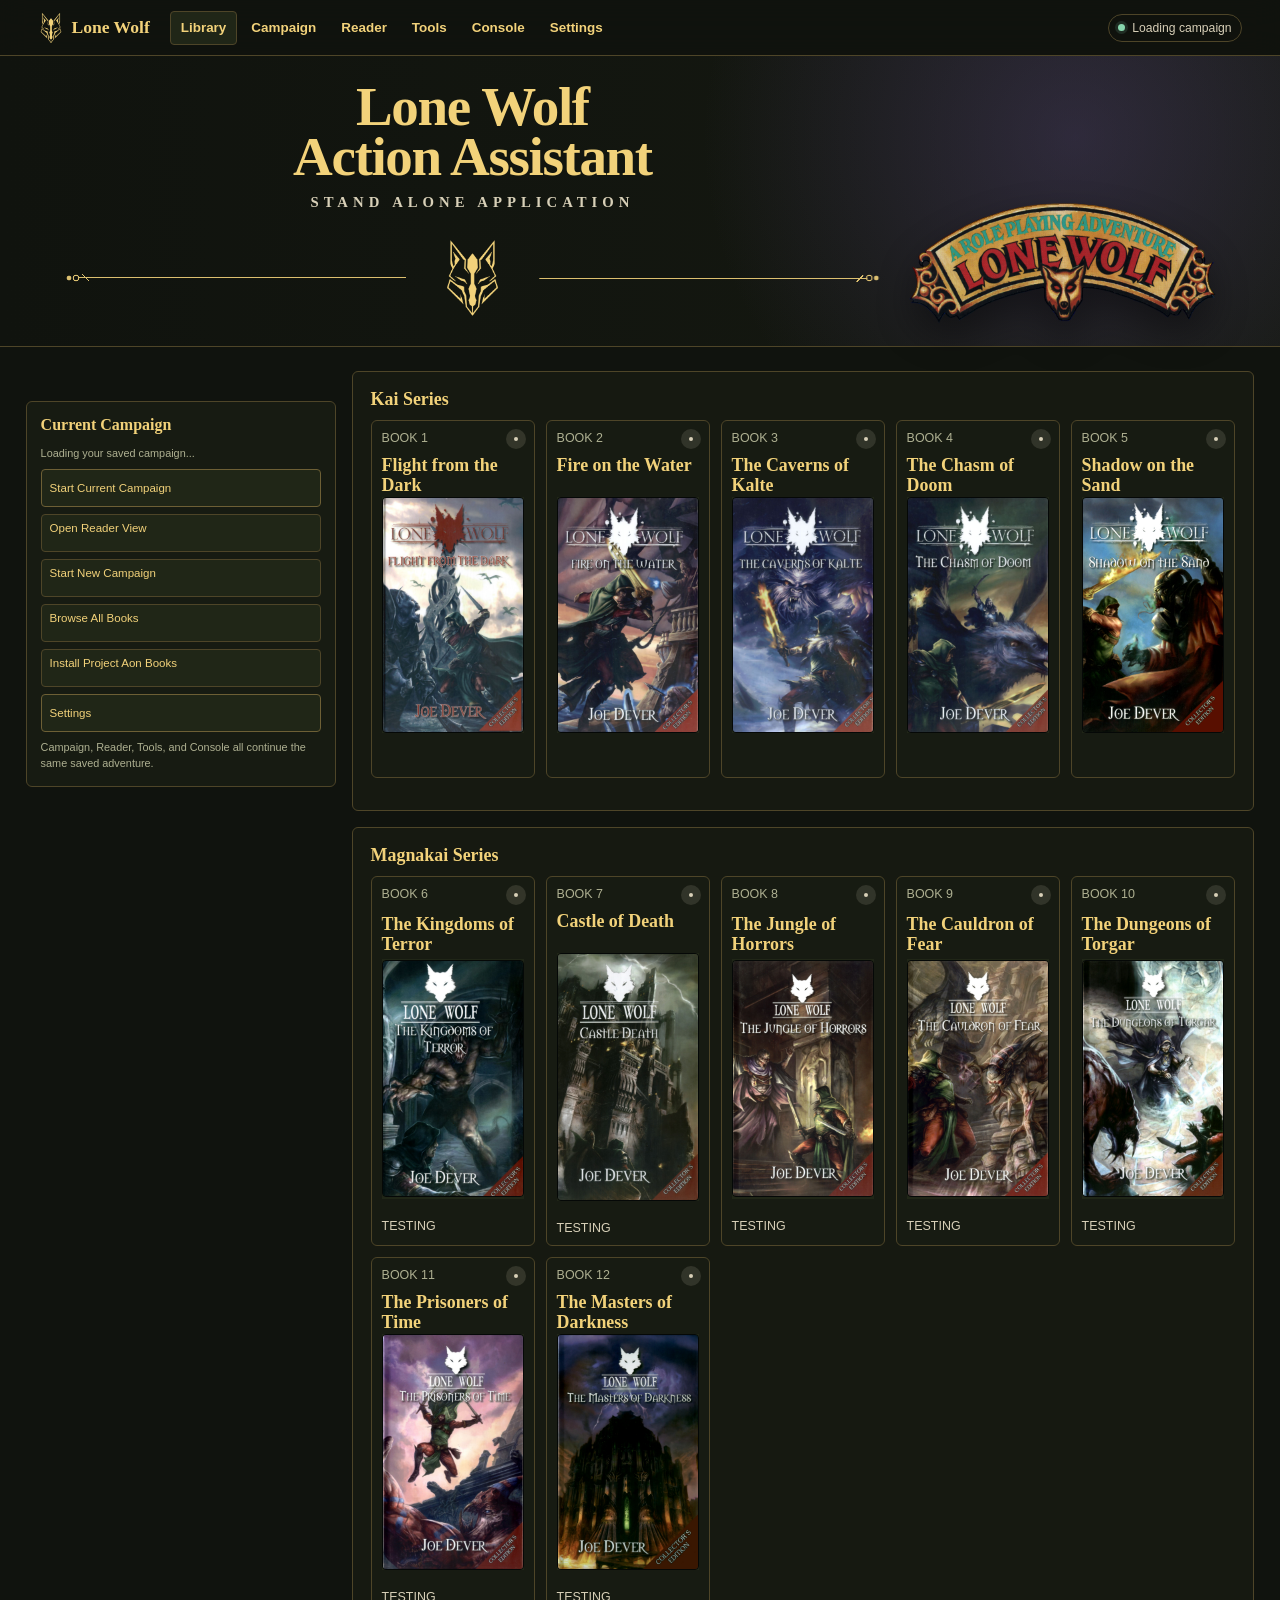
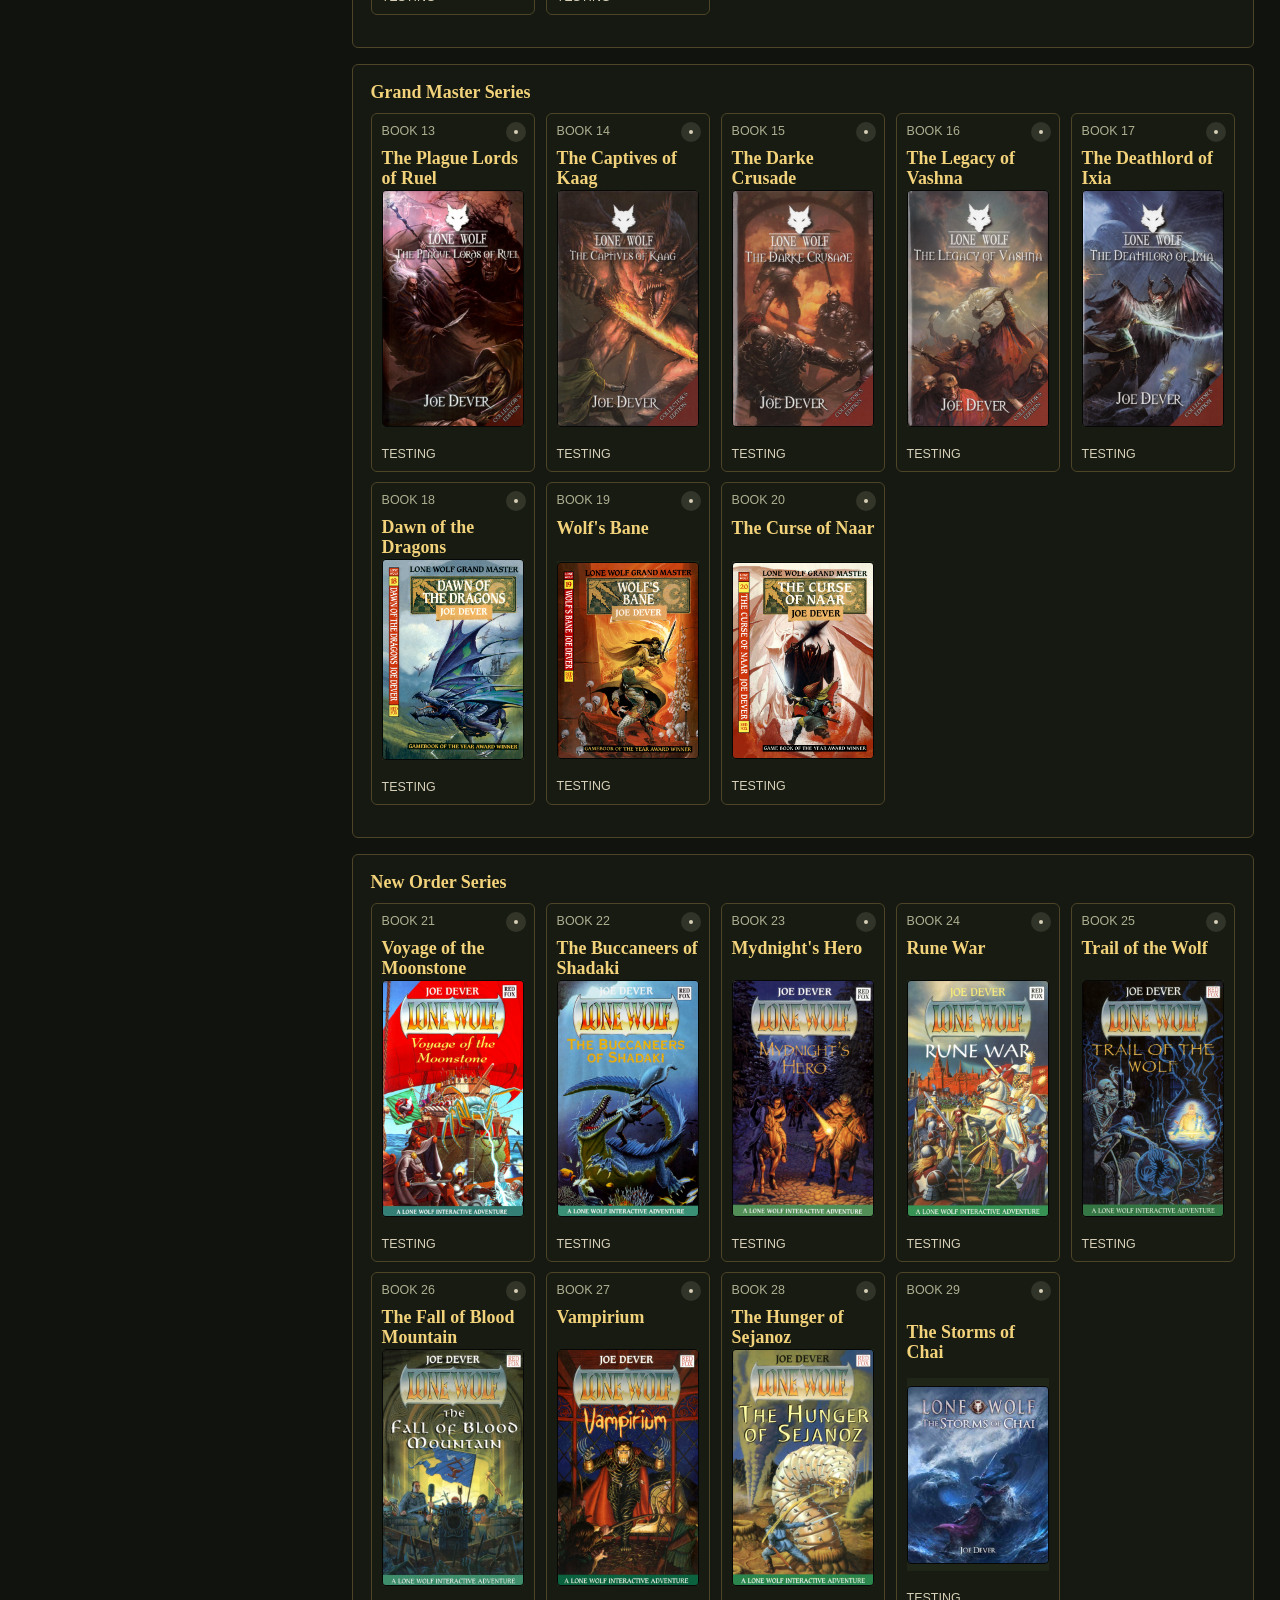
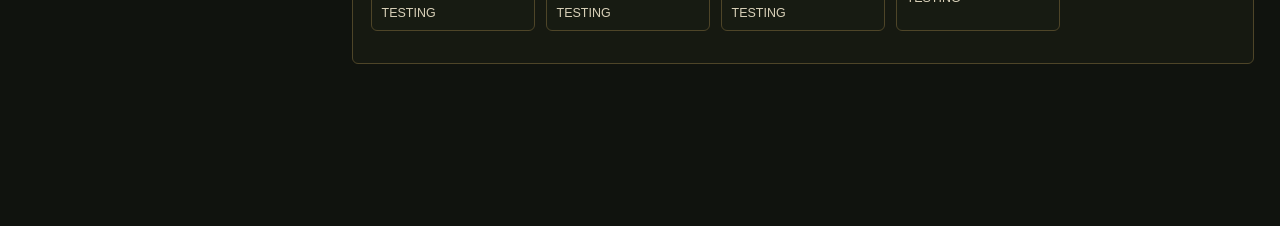
==== index.html @ e50179c3 "Establish unified UI redesign foundation" ====
<!DOCTYPE html>
<html lang="en">
<head>
  <meta charset="UTF-8">
  <meta name="viewport" content="width=device-width, initial-scale=1.0">
  <title>Lone Wolf Library</title>
  <script src="assets/js/lw-appearance-early.js"></script>
  <link rel="stylesheet" href="assets/css/lw-shell.css">
  <link rel="stylesheet" href="assets/css/lw-ui-foundation.css">
  <script defer src="assets/js/lw-shell.js"></script>
  <style>
    *, *::before, *::after { box-sizing: border-box; }
    body {
      margin: 0;
      min-height: 100vh;
      padding-bottom: clamp(28px, 4vh, 72px);
      background: var(--lw-bg, #12150f);
      color: var(--lw-text, #f0ead8);
      font-family: Georgia, "Times New Roman", serif;
    }
    header {
      min-height: 34vh;
      padding: 28px clamp(18px, 5vw, 72px);
      display: grid;
      align-content: end;
      background:
        radial-gradient(circle at 84% 28%, var(--lw-hero-glow, rgba(98, 78, 142, 0.34)), transparent 34%),
        linear-gradient(90deg, var(--lw-bg, rgba(18,21,15,0.98)) 0%, rgba(18,21,15,0.76) 58%, rgba(18,21,15,0.42) 100%),
        var(--lw-bg, #12150f);
      border-bottom: 1px solid var(--lw-border-strong, #7b6a3b);
    }
    .hero-inner {
      display: grid;
      grid-template-columns: minmax(0, 1fr) clamp(280px, 24vw, 620px);
      align-items: end;
      gap: 28px;
    }
    .saa-title-lockup {
      width: min(100%, 900px);
      margin-inline: auto;
      padding-bottom: clamp(2px, 0.45vw, 8px);
      text-align: center;
    }
    .series-mark {
      justify-self: end;
      width: min(100%, clamp(280px, 24vw, 620px));
      filter: drop-shadow(0 16px 18px rgba(0,0,0,0.42));
    }
    .series-mark img {
      display: block;
      width: 100%;
      height: auto;
    }
    .series-mark-text {
      display: none;
      color: #5b1d1d;
      font-weight: 700;
      font-size: 1.4rem;
      text-align: center;
      letter-spacing: 0.08em;
    }
    .series-mark.logo-missing img { display: none; }
    .series-mark.logo-missing .series-mark-text { display: block; }
    h1 {
      margin: 0;
      font-size: clamp(2.05rem, 4.3vw, 4.85rem);
      line-height: 0.9;
      letter-spacing: -0.025em;
      /* The runtime theme stylesheet colors header content with !important.
         Keep the divider, end accents, and SVG sigil on the chosen accent. */
      color: var(--lw-accent, #f2d27a) !important;
      font-weight: 600;
    }
    h1 span { display: block; }
    .subtitle {
      margin: clamp(12px, 1vw, 18px) 0 0;
      color: var(--lw-accent-2, #d1b865);
      font-size: clamp(0.78rem, 1.15vw, 1.2rem);
      font-variant: small-caps;
      font-weight: 700;
      letter-spacing: clamp(0.18em, 0.42vw, 0.34em);
      text-transform: uppercase;
    }
    .series-divider {
      display: grid;
      grid-template-columns: minmax(32px, 1fr) clamp(58px, 6.3vw, 96px) minmax(32px, 1fr);
      align-items: center;
      gap: clamp(9px, 1vw, 16px);
      width: min(100%, 820px);
      margin: clamp(22px, 2.1vw, 34px) auto 0;
      color: var(--lw-accent, #f2d27a);
    }
    .series-divider::before,
    .series-divider::after {
      content: '';
      height: 18px;
      background:
        radial-gradient(circle at 5px 50%, currentColor 0 2px, transparent 2.7px),
        radial-gradient(circle at 12px 50%, transparent 0 2px, currentColor 2.4px 3px, transparent 3.6px),
        linear-gradient(45deg, transparent 43%, currentColor 44% 56%, transparent 57%) 18px 50% / 7px 7px no-repeat,
        linear-gradient(currentColor, currentColor) center / calc(100% - 27px) 1px no-repeat;
      opacity: 0.9;
    }
    .series-divider::after { transform: scaleX(-1); }
    .series-emblem {
      display: block;
      width: 68%;
      aspect-ratio: 349 / 512;
      margin-inline: auto;
      background: currentColor;
      -webkit-mask: url('assets/images/series-sigil-wolf-mask.png') center / contain no-repeat;
      mask: url('assets/images/series-sigil-wolf-mask.png') center / contain no-repeat;
      filter: drop-shadow(0 4px 5px rgba(0, 0, 0, 0.38));
    }
    main {
      width: min(2240px, calc(100% - clamp(24px, 4vw, 96px)));
      margin: 24px auto 72px;
      display: grid;
      grid-template-columns: clamp(260px, 16vw, 340px) minmax(0, 1fr);
      gap: clamp(16px, 1.2vw, 28px);
      align-items: start;
    }
    .series-board {
      display: grid;
      gap: clamp(26px, 3vw, 46px);
      min-width: 0;
      padding-bottom: clamp(48px, 6vh, 110px);
    }
    .series-section {
      min-width: 0;
    }
    .series-heading {
      margin: 0 0 10px;
      color: var(--lw-accent, #f2d27a);
      font-size: clamp(1rem, 1.4vw, 1.45rem);
      line-height: 1.1;
    }
    .books {
      display: grid;
      grid-template-columns: repeat(var(--book-count, 5), minmax(132px, 1fr));
      gap: clamp(10px, 0.8vw, 16px);
      align-items: stretch;
      min-width: 0;
      overflow-x: auto;
      padding-bottom: 14px;
      scrollbar-gutter: stable;
    }
    .book {
      display: grid;
      grid-template-rows: auto auto auto auto;
      position: relative;
      min-width: 0;
      padding: clamp(10px, 0.7vw, 14px);
      border: 1px solid var(--lw-border, #5d5130);
      border-radius: 6px;
      background: var(--lw-panel, #1a1d14);
      color: inherit;
      text-decoration: none;
      overflow: hidden;
      cursor: default;
      transition: transform 150ms ease, border-color 150ms ease, background 150ms ease;
    }
    .book:hover, .reader-panel a:hover, .reader-panel button:hover { border-color: var(--lw-accent-2, #d1b865); color: var(--lw-accent, #ffe08a); }
    .book:hover {
      background: var(--lw-panel-2, #202417);
    }
    .book-details-button {
      position: absolute;
      top: 8px;
      right: 8px;
      width: 20px;
      min-width: 20px;
      height: 20px;
      min-height: 20px;
      padding: 0;
      appearance: none;
      border: 0;
      border-radius: 999px;
      background: color-mix(in srgb, var(--lw-muted-2, #d8d0b8) 14%, transparent);
      color: var(--lw-muted-2, #d8d0b8);
      display: grid;
      place-items: center;
      font-size: 0;
      line-height: 0;
      cursor: pointer;
      z-index: 2;
    }
    .book-details-button::before {
      content: "";
      width: 4px;
      height: 4px;
      border-radius: 999px;
      background: currentColor;
    }
    .book-details-button:hover {
      background: color-mix(in srgb, var(--lw-muted-2, #d8d0b8) 22%, transparent);
      color: var(--lw-text, #f0ead8);
    }
    .book-details-button:focus-visible {
      outline: 1px solid var(--lw-muted-2, #d8d0b8);
      outline-offset: 2px;
    }
    .book.disabled {
      cursor: default;
    }
    .book.disabled:hover {
      background: var(--lw-panel, #1a1d14);
      border-color: var(--lw-border, #5d5130);
      color: inherit;
    }
    .cover-button {
      display: block;
      width: 100%;
      margin: 0;
      padding: 0;
      appearance: none;
      border: 0;
      background: transparent;
      color: inherit;
      text-align: inherit;
      cursor: pointer;
    }
    .cover-button:focus-visible {
      outline: 2px solid var(--lw-accent, #f2d27a);
      outline-offset: 3px;
      border-radius: 6px;
    }
    .cover-button:hover .cover-frame,
    .cover-button:focus-visible .cover-frame {
      border-color: var(--lw-accent-2, #d1b865);
    }
    .cover-frame {
      display: grid;
      place-items: center;
      position: relative;
      min-height: 0;
      margin: 0;
      border: 1px solid #050807;
      border-radius: 4px;
      background: #050807;
      overflow: hidden;
    }
    .cover-frame img {
      display: block;
      width: 100%;
      height: auto;
      max-width: 100%;
      padding: 0;
      background: #050807;
      box-shadow: 0 14px 24px rgba(0,0,0,0.38);
    }
    .cover-frame.cover-missing::after {
      content: attr(data-fallback);
      padding: 16px;
      color: var(--lw-accent, #f2d27a);
      text-align: center;
      font-size: 1.12rem;
      line-height: 1.2;
    }
    .book strong {
      display: block;
      min-height: 2.35em;
      font-size: 1.12rem;
      line-height: 1.12;
      color: var(--lw-accent, #f2d27a);
    }
    .book-read-badge {
      display: none;
      position: absolute;
      top: 8px;
      left: 8px;
      z-index: 1;
      padding: 4px 9px;
      border: 1px solid var(--lw-accent-2, #d1b865);
      border-radius: 999px;
      color: var(--lw-accent, #f2d27a);
      background: color-mix(in srgb, #050807 88%, transparent);
      font: 700 0.68rem Arial, sans-serif;
      text-transform: uppercase;
      letter-spacing: 0.02em;
      pointer-events: none;
    }
    .book-read-badge.is-read {
      display: inline-block;
    }
    .book small {
      display: block;
      margin-bottom: 10px;
      color: var(--lw-muted, #a9a088);
      font: 0.78rem Arial, sans-serif;
      text-transform: uppercase;
    }
    .book-footer {
      margin-top: 10px;
      padding-top: 10px;
      color: var(--lw-muted-2, #d8d0b8);
      font: 0.78rem Arial, sans-serif;
      text-transform: uppercase;
    }
    .book-footer.spacer {
      color: transparent;
    }
    .reader-panel {
      border: 1px solid var(--lw-border, #5d5130);
      border-radius: 6px;
      background: var(--lw-panel, #1a1d14);
      padding: clamp(12px, 0.8vw, 16px);
      margin-top: clamp(27.6px, calc(1.54vw + 10px), 35.5px);
      min-width: 0;
    }
    .reader-panel h2 {
      margin: 0;
      font-size: clamp(1rem, 0.85vw, 1.2rem);
      line-height: 1.12;
      color: var(--lw-accent, #f2d27a);
    }
    .reader-body {
      display: grid;
      align-content: start;
      gap: clamp(8px, 0.55vw, 12px);
      margin-top: 12px;
    }
    .reader-actions {
      display: grid;
      gap: clamp(7px, 0.5vw, 10px);
    }
    .reader-panel a, .reader-panel button {
      display: block;
      width: 100%;
      padding: clamp(7px, 0.55vw, 10px) clamp(8px, 0.6vw, 12px);
      border: 1px solid var(--lw-border, #5d5130);
      border-radius: 4px;
      background: var(--lw-panel-2, #202417);
      color: var(--lw-text, #f0ead8);
      text-align: left;
      text-decoration: none;
      font: clamp(0.72rem, 0.6vw, 0.9rem) Arial, sans-serif;
      cursor: pointer;
    }
    .reader-panel .muted {
      margin: 0;
      color: var(--lw-muted, #a9a088);
      font: clamp(0.68rem, 0.56vw, 0.84rem) Arial, sans-serif;
      line-height: 1.45;
    }
    .book-modal {
      position: fixed;
      inset: 0;
      z-index: 30;
      display: grid;
      place-items: center;
      padding: clamp(16px, 3vw, 42px);
      background: rgba(0, 0, 0, 0.68);
    }
    .book-modal[hidden] {
      display: none;
    }
    .book-dialog {
      width: min(1080px, 100%);
      max-height: min(86vh, 860px);
      overflow: auto;
      border: 1px solid var(--lw-border-strong, #6d5f35);
      border-radius: 8px;
      background: var(--lw-bg-soft, #12160f);
      color: var(--lw-text, #f0ead8);
      box-shadow: 0 26px 70px rgba(0, 0, 0, 0.55);
    }
    .book-dialog-inner {
      display: grid;
      grid-template-columns: minmax(190px, 280px) minmax(0, 1fr);
      gap: clamp(18px, 3vw, 34px);
      padding: clamp(18px, 3vw, 34px);
    }
    .book-dialog-cover {
      display: grid;
      gap: 14px;
      align-content: start;
    }
    .book-dialog-cover img {
      width: 100%;
      border: 1px solid #050807;
      border-radius: 6px;
      background: #050807;
      box-shadow: 0 18px 34px rgba(0, 0, 0, 0.42);
    }
    .book-dialog-cover .fallback-cover {
      aspect-ratio: 2 / 3;
      display: grid;
      place-items: center;
      padding: 20px;
      border: 1px solid #050807;
      border-radius: 6px;
      background: #050807;
      color: var(--lw-accent, #f2d27a);
      text-align: center;
      font: 700 1.2rem Georgia, serif;
    }
    .book-dialog-actions {
      display: grid;
      gap: 10px;
    }
    .book-dialog-actions a,
    .book-dialog-actions button {
      display: block;
      width: 100%;
      padding: 10px 12px;
      border: 1px solid var(--lw-border-strong, #6d5f35);
      border-radius: 5px;
      background: var(--lw-panel-2, #202417);
      color: var(--lw-accent, #f2d27a);
      text-decoration: none;
      text-align: left;
      font: 0.92rem Arial, sans-serif;
      cursor: pointer;
    }
    .book-dialog-actions button.read-toggle {
      border-color: var(--lw-accent-2, #d1b865);
    }
    .book-dialog-main {
      min-width: 0;
    }
    .book-dialog-top {
      display: flex;
      align-items: start;
      justify-content: space-between;
      gap: 16px;
    }
    .book-kicker {
      color: var(--lw-muted-2, #d8d0b8);
      font: italic clamp(1rem, 1.4vw, 1.35rem) Georgia, serif;
    }
    .book-dialog h2 {
      margin: 2px 0 4px;
      color: var(--lw-accent, #f2d27a);
      font-size: clamp(2rem, 4vw, 3.4rem);
      line-height: 1;
    }
    .book-byline {
      margin: 0;
      color: var(--lw-muted-2, #d8d0b8);
      font-size: clamp(1rem, 1.3vw, 1.25rem);
    }
    .book-close-button {
      flex: 0 0 auto;
      width: 34px;
      height: 34px;
      border: 1px solid var(--lw-border-strong, #6d5f35);
      border-radius: 999px;
      background: var(--lw-panel-2, #202417);
      color: var(--lw-accent, #f2d27a);
      cursor: pointer;
    }
    .book-status-line {
      display: flex;
      flex-wrap: wrap;
      gap: 8px;
      margin: 18px 0;
    }
    .book-pill {
      border: 1px solid var(--lw-border, #5d5130);
      border-radius: 999px;
      padding: 5px 9px;
      background: var(--lw-panel, #1a1d14);
      color: var(--lw-muted-2, #d8d0b8);
      font: 0.82rem Arial, sans-serif;
    }
    .book-description {
      max-width: 78ch;
      color: var(--lw-text, #f0ead8);
      font: clamp(0.98rem, 1vw, 1.08rem)/1.55 Arial, sans-serif;
    }
    .book-tag-list {
      display: flex;
      flex-wrap: wrap;
      gap: 8px;
      margin: 18px 0;
    }
    .book-tag {
      color: var(--lw-accent, #f2d27a);
      border-bottom: 1px solid var(--lw-accent-2, #d1b865);
      font: 0.92rem Arial, sans-serif;
    }
    .book-detail-grid {
      display: grid;
      grid-template-columns: repeat(auto-fit, minmax(170px, 1fr));
      gap: 10px 16px;
      margin-top: 22px;
      padding-top: 18px;
      border-top: 1px solid var(--lw-border, #5d5130);
    }
    .book-detail-grid dt {
      color: var(--lw-muted, #a9a088);
      font: 0.78rem Arial, sans-serif;
      text-transform: uppercase;
    }
    .book-detail-grid dd {
      margin: 3px 0 0;
      color: var(--lw-text, #f0ead8);
      font: 0.96rem Arial, sans-serif;
    }
    @media (max-width: 820px) {
      header { min-height: 30vh; background-size: 560px auto; }
      .hero-inner { grid-template-columns: 1fr; }
      .series-mark { justify-self: start; width: min(100%, clamp(240px, 62vw, 360px)); }
      main { grid-template-columns: 1fr; }
      .reader-panel { margin-top: 0; }
      .books { grid-template-columns: repeat(var(--book-count, 5), minmax(148px, 1fr)); }
      .book-dialog-inner { grid-template-columns: 1fr; }
      .book-dialog-cover { max-width: 260px; }
    }
  </style>
</head>
<body>
  <header>
    <div class="hero-inner">
      <div class="saa-title-lockup">
        <h1><span>Lone Wolf</span><span>Action Assistant</span></h1>
        <p class="subtitle">Stand Alone Application</p>
        <div class="series-divider" id="seriesDivider" data-series="kai" role="img" aria-label="Kai series emblem">
          <span class="series-emblem" aria-hidden="true"></span>
        </div>
      </div>
      <div class="series-mark" aria-label="Lone Wolf series mark">
        <img
          src="assets/images/title-banners/title1.png"
          alt="Lone Wolf"
          data-lw-title-banner
          onerror="this.closest('.series-mark').classList.add('logo-missing')"
        >
        <span class="series-mark-text">Lone Wolf</span>
      </div>
      <script>window.LoneWolfReduxEarlyAppearance?.applyDocument();</script>
    </div>
  </header>

  <main>
    <aside class="reader-panel" aria-label="Current campaign">
      <h2>Current Campaign</h2>
      <div class="reader-body">
        <p class="muted" id="currentCampaignSummary">Loading your saved campaign...</p>
        <div class="reader-actions">
          <button id="currentBtn" type="button">Start Current Campaign</button>
          <a href="assistant.html?surface=reader&amp;resume=1">Open Reader View</a>
          <a href="assistant.html?campaign=new&amp;book=1">Start New Campaign</a>
          <a href="library.html">Browse All Books</a>
          <a href="install-books.html">Install Project Aon Books</a>
          <button id="settingsBtn" type="button">Settings</button>
        </div>
        <p class="muted">Campaign, Reader, Tools, and Console all continue the same saved adventure.</p>
      </div>
    </aside>
    <section class="series-board" aria-label="Lone Wolf books">
      <section class="series-section" aria-labelledby="kaiSeriesHeading">
        <h2 class="series-heading" id="kaiSeriesHeading">Kai Series</h2>
        <div class="books" id="kaiBooks"></div>
      </section>
      <section class="series-section" aria-labelledby="magnakaiSeriesHeading">
        <h2 class="series-heading" id="magnakaiSeriesHeading">Magnakai Series</h2>
        <div class="books" id="magnakaiBooks"></div>
      </section>
      <section class="series-section" aria-labelledby="grandMasterSeriesHeading">
        <h2 class="series-heading" id="grandMasterSeriesHeading">Grand Master Series</h2>
        <div class="books" id="grandMasterBooks"></div>
      </section>
      <section class="series-section" aria-labelledby="newOrderSeriesHeading">
        <h2 class="series-heading" id="newOrderSeriesHeading">New Order Series</h2>
        <div class="books" id="newOrderBooks"></div>
      </section>
    </section>
  </main>

  <div class="settings-modal" id="settingsModal" hidden>
    <section class="settings-dialog" aria-label="Settings">
      <div class="controls">
        <h2 style="margin-right:auto">Settings</h2>
        <button type="button" id="closeSettingsBtn">Close</button>
      </div>
      <div id="settingsContent"></div>
    </section>
  </div>

  <div class="book-modal" id="bookDetailsModal" hidden>
    <section class="book-dialog" aria-label="Book details" role="dialog" aria-modal="true">
      <div class="book-dialog-inner" id="bookDetailsContent"></div>
    </section>
  </div>

  <script src="assets/js/lw-settings.js"></script>
  <script>
    const desktopParams = new URLSearchParams(window.location.search);
    const desktopWsPort = desktopParams.get('wsPort');
    if (desktopWsPort) {
      localStorage.setItem('lonewolf_redux.wsPort', desktopWsPort);
    }
    // The desktop shell reports the live PTY backend so the embedded xterm can
    // match its cursor/reflow rules (WinPTY when frozen, ConPTY from source).
    const desktopPtyBackend = desktopParams.get('ptyBackend');
    if (desktopPtyBackend) {
      localStorage.setItem('lonewolf_redux.ptyBackend', desktopPtyBackend);
    }

    const loreLines = [
      'Carry the message to Holmgard, trust your Kai training, and let no turn of the page go unmarked.',
      'You are now Lone Wolf.',
      'The Sommerswerd waits across the sea.',
      'Kalte keeps its secrets under ice.',
      'The desert road has its own opinion about preparation.',
      'For Sommerlund, for the Kai, and for one more clean page turn.',
      'When the road forks, check the pack, check the map, then trust the discipline.'
    ];

    const coverBase = 'assets/images/book-covers';
    const coverUrl = (fileName) => fileName ? `${coverBase}/${fileName}` : '';
    const comingBook = (number, title, folder, sections, coverFile) => ({
      number,
      title,
      folder,
      sections,
      cover: coverUrl(coverFile),
      enabled: false,
      footer: 'Coming'
    });
    const testingBook = (number, title, folder, sections, coverFile) => ({
      number,
      title,
      folder,
      sections,
      cover: coverUrl(coverFile),
      testing: true,
      footer: 'Testing'
    });

    const seriesNames = {
      kai: 'Kai Series',
      magnakai: 'Magnakai Series',
      grandMaster: 'Grand Master Series',
      newOrder: 'New Order Series'
    };

    const bookDetails = {
      1: {
        series: 'kai',
        authors: 'Joe Dever',
        illustrator: 'Gary Chalk',
        published: '1984',
        status: 'Playable release candidate',
        summary: 'The monastery lies in ruins and Sommerlund has one surviving Kai initiate left to carry warning to the King. Flight from the Dark is the survival run that starts the saga: harsh roads, tight supplies, and a first lesson in choosing when to fight.',
        tags: ['Fantasy', 'Gamebook', 'Kai', 'Sommerlund', 'Survival']
      },
      2: {
        series: 'kai',
        authors: 'Joe Dever',
        illustrator: 'Gary Chalk',
        published: '1984',
        status: 'Playable helper build',
        summary: 'The quest crosses the sea to Durenor in search of the Sommerswerd. Fire on the Water leans into travel, intrigue, and the first big campaign handoff from a surviving Book 1 character.',
        tags: ['Fantasy', 'Gamebook', 'Durenor', 'Sommerswerd', 'Campaign']
      },
      3: {
        series: 'kai',
        authors: 'Joe Dever',
        illustrator: 'Gary Chalk',
        published: '1984',
        status: 'Playable helper build',
        summary: 'The trail turns north into Kalte, where cold, hunger, and sudden violence make every route choice matter. This book is where the assistant starts tracking more edge-case rolls, mission failures, and gear finds.',
        tags: ['Fantasy', 'Gamebook', 'Kalte', 'Exploration', 'Survival']
      },
      4: {
        series: 'kai',
        authors: 'Joe Dever',
        illustrator: 'Gary Chalk',
        published: '1985',
        status: 'Playable helper build',
        summary: 'A mission through the wild borderlands pulls Lone Wolf toward a civil war, hidden enemies, and the uneasy feeling that every road is somebody else’s trap.',
        tags: ['Fantasy', 'Gamebook', 'Ruanon', 'Investigation', 'Kai']
      },
      5: {
        series: 'kai',
        authors: 'Joe Dever',
        illustrator: 'Gary Chalk',
        published: '1985',
        status: 'Playable helper build',
        summary: 'The Kai series closes under desert heat and Darklord pressure. Shadow on the Sand is a major rules and story handoff book, with campaign carry-forward choices that matter later.',
        tags: ['Fantasy', 'Gamebook', 'Vassagonia', 'Darklords', 'Kai Finale']
      },
      6: {
        series: 'magnakai',
        authors: 'Joe Dever',
        illustrator: 'Various illustrators',
        published: '1986',
        status: 'Playable testing build',
        summary: 'Lone Wolf begins Magnakai training while investigating a new Darklord threat. Book 6 is available for reader and assistant testing, including the Book 5 campaign handoff, Magnakai disciplines, equipment issue, and Book 6 rules.',
        tags: ['Fantasy', 'Gamebook', 'Magnakai', 'Testing', 'Campaign Handoff']
      },
      7: {
        series: 'magnakai',
        authors: 'Joe Dever',
        illustrator: 'Various illustrators',
        published: '1986',
        status: 'Playable testing build',
        summary: 'The Magnakai journey continues into the haunted stronghold of Nadziranim. Book 7 is available for reader and assistant testing, including its Book 6 handoff, new discipline choice, equipment issue, and section automation.',
        tags: ['Fantasy', 'Gamebook', 'Magnakai', 'Testing', 'Campaign Handoff']
      },
      8: {
        series: 'magnakai',
        authors: 'Joe Dever',
        illustrator: 'Various illustrators',
        published: '1987',
        status: 'Playable testing build',
        summary: 'The Magnakai quest reaches the Danarg underworld. Book 8 is available for reader and assistant testing, including the Book 7 handoff, new discipline choice, equipment issue, and reviewed mandatory section effects.',
        tags: ['Fantasy', 'Gamebook', 'Magnakai', 'Testing', 'Campaign Handoff']
      },
      9: {
        series: 'magnakai', authors: 'Joe Dever', illustrator: 'Brian Williams', published: '1987',
        status: 'Internal testing build',
        summary: 'The quest begins in Dessi. Book 9 supports fresh setup, Book 8 continuation, reader navigation, saves, inventory, and manual tools while section automation is expanded.',
        tags: ['Fantasy', 'Gamebook', 'Magnakai', 'Internal Testing']
      },
      10: {
        series: 'magnakai', authors: 'Joe Dever', illustrator: 'Brian Williams', published: '1988',
        status: 'Internal testing build',
        summary: 'Book 10 supports fresh setup, Book 9 continuation, reader navigation, saves, inventory, and manual tools while section automation is expanded.',
        tags: ['Fantasy', 'Gamebook', 'Magnakai', 'Internal Testing']
      },
      11: {
        series: 'magnakai', authors: 'Joe Dever', illustrator: 'Brian Williams', published: '1988',
        status: 'Internal testing build',
        summary: 'Book 11 supports its standalone Eruan Pathfinder setup and Book 10 continuation, including retained campaign equipment and manual testing tools.',
        tags: ['Fantasy', 'Gamebook', 'Magnakai', 'Internal Testing']
      },
      12: {
        series: 'magnakai', authors: 'Joe Dever', illustrator: 'Brian Williams', published: '1988',
        status: 'Internal testing build',
        summary: 'Book 12 supports fresh setup, Book 11 continuation, reader navigation, saves, inventory, and manual tools while section automation is expanded.',
        tags: ['Fantasy', 'Gamebook', 'Magnakai', 'Internal Testing']
      },
      13: {
        series: 'grandMaster', authors: 'Joe Dever', illustrator: 'Brian Williams', published: '1990',
        status: 'Internal testing build',
        summary: 'The Grand Master series begins with a mission to Ruel. Book 13 supports standalone Grand Master setup, Book 12 continuation, the expanded Action Chart, and source-led route testing.',
        tags: ['Fantasy', 'Gamebook', 'Grand Master', 'Internal Testing']
      },
      14: { series: 'grandMaster', authors: 'Joe Dever', illustrator: 'Brian Williams', published: '1990', status: 'Internal testing build', summary: 'Book 14 supports Grand Master continuation, reader navigation, saves, and source-led route testing.', tags: ['Fantasy', 'Gamebook', 'Grand Master', 'Internal Testing'] },
      15: { series: 'grandMaster', authors: 'Joe Dever', illustrator: 'Brian Williams', published: '1991', status: 'Internal testing build', summary: 'Book 15 supports Grand Master continuation, reader navigation, saves, and source-led route testing.', tags: ['Fantasy', 'Gamebook', 'Grand Master', 'Internal Testing'] },
      16: { series: 'grandMaster', authors: 'Joe Dever', illustrator: 'Brian Williams', published: '1991', status: 'Internal testing build', summary: 'Book 16 supports Grand Master continuation, reader navigation, saves, and source-led route testing.', tags: ['Fantasy', 'Gamebook', 'Grand Master', 'Internal Testing'] },
      17: { series: 'grandMaster', authors: 'Joe Dever', illustrator: 'Brian Williams', published: '1992', status: 'Internal testing build', summary: 'Book 17 supports Grand Master continuation, reader navigation, saves, and source-led route testing.', tags: ['Fantasy', 'Gamebook', 'Grand Master', 'Internal Testing'] },
      18: { series: 'grandMaster', authors: 'Joe Dever', illustrator: 'Brian Williams', published: '1992', status: 'Internal testing build', summary: 'Book 18 supports Grand Master continuation, reader navigation, saves, and source-led route testing.', tags: ['Fantasy', 'Gamebook', 'Grand Master', 'Internal Testing'] },
      19: { series: 'grandMaster', authors: 'Joe Dever', illustrator: 'Brian Williams', published: '1993', status: 'Internal testing build', summary: 'Book 19 supports Grand Master continuation, reader navigation, saves, and source-led route testing.', tags: ['Fantasy', 'Gamebook', 'Grand Master', 'Internal Testing'] },
      20: { series: 'grandMaster', authors: 'Joe Dever', illustrator: 'Brian Williams', published: '1993', status: 'Internal testing build', summary: 'Book 20 supports Grand Master continuation, reader navigation, saves, and source-led route testing.', tags: ['Fantasy', 'Gamebook', 'Grand Master', 'Internal Testing'] },
      21: { series: 'newOrder', authors: 'Joe Dever and Trevor Newton', illustrator: 'Trevor Newton', published: '1994', status: 'Internal testing build', summary: 'Book 21 supports a standalone New Order Kai Grand Master Action Chart, Kai Weapon, reader navigation, saves, and source-led route testing.', tags: ['Fantasy', 'Gamebook', 'New Order', 'Internal Testing'] },
      22: { series: 'newOrder', authors: 'Joe Dever', illustrator: 'Brian Williams', published: '1994', status: 'Internal testing build', summary: 'Book 22 supports New Order continuation, reader navigation, saves, and source-led route testing.', tags: ['Fantasy', 'Gamebook', 'New Order', 'Internal Testing'] },
      23: { series: 'newOrder', authors: 'Joe Dever', illustrator: 'Brian Williams', published: '1995', status: 'Internal testing build', summary: 'Book 23 supports New Order continuation, reader navigation, saves, and source-led route testing.', tags: ['Fantasy', 'Gamebook', 'New Order', 'Internal Testing'] },
      24: { series: 'newOrder', authors: 'Joe Dever', illustrator: 'Brian Williams', published: '1995', status: 'Internal testing build', summary: 'Book 24 supports New Order continuation, reader navigation, saves, and source-led route testing.', tags: ['Fantasy', 'Gamebook', 'New Order', 'Internal Testing'] },
      25: { series: 'newOrder', authors: 'Joe Dever', illustrator: 'Brian Williams', published: '1996', status: 'Internal testing build', summary: 'Book 25 supports New Order continuation, reader navigation, saves, and source-led route testing.', tags: ['Fantasy', 'Gamebook', 'New Order', 'Internal Testing'] },
      26: { series: 'newOrder', authors: 'Joe Dever', illustrator: 'Brian Williams', published: '1997', status: 'Internal testing build', summary: 'Book 26 supports New Order continuation, reader navigation, saves, and source-led route testing.', tags: ['Fantasy', 'Gamebook', 'New Order', 'Internal Testing'] },
      27: { series: 'newOrder', authors: 'Joe Dever', illustrator: 'Brian Williams', published: '1997', status: 'Internal testing build', summary: 'Book 27 supports New Order continuation, reader navigation, saves, and source-led route testing.', tags: ['Fantasy', 'Gamebook', 'New Order', 'Internal Testing'] },
      28: { series: 'newOrder', authors: 'Joe Dever', illustrator: 'Brian Williams', published: '1998', status: 'Internal testing build', summary: 'Book 28 supports New Order continuation, reader navigation, saves, and source-led route testing. Its source edition has 300 sections.', tags: ['Fantasy', 'Gamebook', 'New Order', 'Internal Testing'] },
      29: { series: 'newOrder', authors: 'Joe Dever', illustrator: 'Brian Williams', published: '1998', status: 'Internal testing build', summary: 'Book 29 supports New Order continuation, reader navigation, saves, and source-led route testing.', tags: ['Fantasy', 'Gamebook', 'New Order', 'Internal Testing'] },
      default: {
        authors: 'Joe Dever',
        illustrator: 'Various illustrators',
        published: 'Project Aon edition',
        status: 'Coming',
        summary: 'This book is installed locally and waiting for its full onboarding pass. The cover and source files are here; the assistant will need rules scanning, automation review, testing, and player-facing polish before it becomes playable.',
        tags: ['Fantasy', 'Gamebook', 'Installed', 'Coming']
      }
    };

    const kaiBooks = [
      {
        number: 1,
        title: 'Flight from the Dark',
        folder: '01fftd',
        sections: 350,
        cover: coverUrl('lw01.jpg'),
        footer: '&nbsp;&nbsp;',
        footerSpacer: true
      },
      {
        number: 2,
        title: 'Fire on the Water',
        folder: '02fotw',
        sections: 350,
        cover: coverUrl('lw02.jpg'),
        footer: '&nbsp;&nbsp;',
        footerSpacer: true
      },
      {
        number: 3,
        title: 'The Caverns of Kalte',
        folder: '03tcok',
        sections: 350,
        cover: coverUrl('lw03.jpg'),
        footer: '&nbsp;&nbsp;',
        footerSpacer: true
      },
      {
        number: 4,
        title: 'The Chasm of Doom',
        folder: '04tcod',
        sections: 350,
        cover: coverUrl('lw04.jpg'),
        footer: '&nbsp;&nbsp;',
        footerSpacer: true
      },
      {
        number: 5,
        title: 'Shadow on the Sand',
        folder: '05sots',
        sections: 400,
        cover: coverUrl('lw05.jpg'),
        footer: '&nbsp;&nbsp;',
        footerSpacer: true
      }
    ];

    const magnakaiBooks = [
      testingBook(6, 'The Kingdoms of Terror', '06tkot', 350, 'lw06.jpg'),
      testingBook(7, 'Castle of Death', '07cd', 350, 'lw07.jpg'),
      testingBook(8, 'The Jungle of Horrors', '08tjoh', 350, 'lw08.jpg'),
      testingBook(9, 'The Cauldron of Fear', '09tcof', 350, 'lw09.jpg'),
      testingBook(10, 'The Dungeons of Torgar', '10tdot', 350, 'lw10.jpg'),
      testingBook(11, 'The Prisoners of Time', '11tpot', 350, 'lw11.jpg'),
      testingBook(12, 'The Masters of Darkness', '12tmod', 350, 'lw12.jpg')
    ];

    const grandMasterBooks = [
      testingBook(13, 'The Plague Lords of Ruel', '13tplor', 350, 'lw13.jpg'),
      testingBook(14, 'The Captives of Kaag', '14tcok', 350, 'lw14.jpg'),
      testingBook(15, 'The Darke Crusade', '15tdc', 350, 'lw15.jpg'),
      testingBook(16, 'The Legacy of Vashna', '16tlov', 350, 'lw16.jpg'),
      testingBook(17, 'The Deathlord of Ixia', '17tdoi', 350, 'lw17.jpg'),
      testingBook(18, 'Dawn of the Dragons', '18dotd', 350, 'lw18.jpg'),
      testingBook(19, "Wolf's Bane", '19wb', 350, 'lw19.jpg'),
      testingBook(20, 'The Curse of Naar', '20tcon', 350, 'lw20.jpg')
    ];

    const newOrderBooks = [
      testingBook(21, 'Voyage of the Moonstone', '21votm', 350, 'lw21.jpg'),
      testingBook(22, 'The Buccaneers of Shadaki', '22tbos', 350, 'lw22.jpg'),
      testingBook(23, "Mydnight's Hero", '23mh', 350, 'lw23.jpg'),
      testingBook(24, 'Rune War', '24rw', 350, 'lw24.jpg'),
      testingBook(25, 'Trail of the Wolf', '25totw', 350, 'lw25.jpg'),
      testingBook(26, 'The Fall of Blood Mountain', '26tfobm', 350, 'lw26.jpg'),
      testingBook(27, 'Vampirium', '27v', 350, 'lw27.jpg'),
      testingBook(28, 'The Hunger of Sejanoz', '28thos', 300, 'lw28.jpg'),
      testingBook(29, 'The Storms of Chai', '29tsoc', 350, 'lw29.jpg')
    ];

    const books = [...kaiBooks, ...magnakaiBooks, ...grandMasterBooks, ...newOrderBooks];
    const allBookCards = [...kaiBooks, ...magnakaiBooks, ...grandMasterBooks, ...newOrderBooks];
    const bookByNumber = new Map(allBookCards.map((book) => [book.number, book]));
    const readBooksStorageKey = 'lonewolf_redux.library.readBooks.v1';

    const quoteEl = document.getElementById('loreQuote');
    if (quoteEl) quoteEl.textContent = loreLines[Math.floor(Math.random() * loreLines.length)];

    const settingsApi = window.LoneWolfReduxSettings;
    let homeSettings = settingsApi.apply(settingsApi.readLocal());
    settingsApi.syncFromRemote().then((settings) => {
      homeSettings = settings;
      renderSettingsContent();
    });

    function readBookReadList() {
      try {
        const parsed = JSON.parse(localStorage.getItem(readBooksStorageKey) || '[]');
        return new Set(Array.isArray(parsed) ? parsed.map((item) => Number(item)).filter(Number.isFinite) : []);
      } catch {
        return new Set();
      }
    }

    let readBooks = readBookReadList();

    function writeBookReadList() {
      localStorage.setItem(readBooksStorageKey, JSON.stringify([...readBooks].sort((a, b) => a - b)));
    }

    function isBookRead(bookNumber) {
      return readBooks.has(Number(bookNumber));
    }

    function syncBookReadStatus(bookNumber) {
      const number = Number(bookNumber);
      const read = isBookRead(number);
      document.querySelectorAll(`[data-book-read-badge="${number}"]`).forEach((badge) => {
        badge.classList.toggle('is-read', read);
        badge.setAttribute('aria-hidden', read ? 'false' : 'true');
      });
      document.querySelectorAll(`[data-book-read-status="${number}"]`).forEach((status) => {
        status.textContent = read ? 'Read' : 'Unread';
      });
      document.querySelectorAll(`[data-book-read-toggle="${number}"]`).forEach((button) => {
        button.textContent = read ? 'Mark as Unread' : 'Mark as Read';
        button.setAttribute('aria-pressed', read ? 'true' : 'false');
      });
    }

    function setBookRead(bookNumber, read) {
      const number = Number(bookNumber);
      if (!Number.isFinite(number)) return;
      readBooks = readBookReadList();
      if (read) {
        readBooks.add(number);
      } else {
        readBooks.delete(number);
      }
      writeBookReadList();
      syncBookReadStatus(number);
    }

    function renderBookCard(book) {
      const card = document.createElement('article');
      card.className = `book${book.enabled === false ? ' disabled' : ''}`;
      card.dataset.bookNumber = book.number;
      if (book.enabled === false) {
        card.setAttribute('aria-disabled', 'true');
      }
      card.innerHTML = `
        <button type="button" class="book-details-button" data-book-details="${book.number}" aria-label="Details for ${escapeHtml(book.title)}" title="Book details"></button>
        <small>Book ${book.number}</small>
        <strong>${book.title}</strong>
        <button type="button" class="cover-button" data-book-details="${book.number}" aria-label="Details for ${escapeHtml(book.title)}">
          <span class="cover-frame ${book.cover ? '' : 'cover-missing'}" data-fallback="Book ${book.number}: ${book.title}">
            <span class="book-read-badge ${isBookRead(book.number) ? 'is-read' : ''}" data-book-read-badge="${book.number}" aria-hidden="${isBookRead(book.number) ? 'false' : 'true'}">Read</span>
            ${book.cover ? `<img
                src="${book.cover}"
                alt="Cover art for ${book.title}"
                loading="lazy"
                onerror="this.closest('.cover-frame').classList.add('cover-missing'); this.remove();"
              >` : ''}
          </span>
        </button>
        ${book.footer ? `<footer class="book-footer ${book.footerSpacer ? 'spacer' : ''}">${book.footer}</footer>` : ''}
      `;
      return card;
    }

    function renderSeries(containerId, seriesBooks) {
      const container = document.getElementById(containerId);
      container.style.setProperty('--book-count', seriesBooks.length);
      seriesBooks.forEach((book) => container.appendChild(renderBookCard(book)));
    }

    renderSeries('kaiBooks', kaiBooks);
    renderSeries('magnakaiBooks', magnakaiBooks);
    renderSeries('grandMasterBooks', grandMasterBooks);
    renderSeries('newOrderBooks', newOrderBooks);

    document.querySelectorAll('[data-book-details]').forEach((button) => {
      button.addEventListener('click', (event) => {
        event.preventDefault();
        event.stopPropagation();
        openBookDetails(button.dataset.bookDetails);
      });
    });

    const bookDetailsModal = document.getElementById('bookDetailsModal');
    const bookDetailsContent = document.getElementById('bookDetailsContent');

    function detailForBook(book) {
      const detail = bookDetails[book.number] || {};
      const fallback = bookDetails.default;
      const series = detail.series || (
        book.number <= 5 ? 'kai' :
        book.number <= 12 ? 'magnakai' :
        book.number <= 20 ? 'grandMaster' : 'newOrder'
      );
      return { ...fallback, ...detail, series };
    }

    const seriesDivider = document.getElementById('seriesDivider');

    function setSeriesEmblem(bookNumber) {
      const book = bookByNumber.get(Number(bookNumber));
      if (!book || !seriesDivider) return;
      const series = detailForBook(book).series;
      seriesDivider.dataset.series = series;
      seriesDivider.setAttribute('aria-label', `${seriesNames[series] || 'Lone Wolf'} emblem`);
    }

    function renderDetailItem(label, value) {
      return `
        <div>
          <dt>${escapeHtml(label)}</dt>
          <dd>${escapeHtml(value)}</dd>
        </div>
      `;
    }

    function openBookDetails(bookNumber) {
      const book = bookByNumber.get(Number(bookNumber));
      if (!book) return;
      const detail = detailForBook(book);
      const seriesName = seriesNames[detail.series] || 'Lone Wolf';
      const status = book.enabled === false ? detail.status : (detail.status || 'Playable');
      const byline = `${detail.authors}${detail.illustrator ? `, ${detail.illustrator} (Illustrator)` : ''}`;
      const actionLink = book.enabled === false
        ? '<button type="button" disabled>Coming</button>'
        : `<a href="assistant.html?browse=1&book=${book.number}" title="Read this book without changing your current save.">${book.testing ? 'Open Test Reader' : 'Browse Book'}</a>`;
      const campaignStartLink = book.number === 1 && book.enabled !== false
        ? '<a href="assistant.html?campaign=new&book=1" title="Create a new Book 1 character before beginning Flight from the Dark.">Start New Campaign</a>'
        : '';
      const currentSectionButton = book.enabled === false
        ? ''
        : '<button type="button" data-open-current-section>Start Current Campaign</button>';
      const read = isBookRead(book.number);
      bookDetailsContent.innerHTML = `
        <aside class="book-dialog-cover">
          ${book.cover ? `<img src="${escapeHtml(book.cover)}" alt="Cover art for ${escapeHtml(book.title)}">` : `<div class="fallback-cover">Book ${escapeHtml(book.number)}:<br>${escapeHtml(book.title)}</div>`}
          <div class="book-dialog-actions">
            ${campaignStartLink}
            ${actionLink}
            ${currentSectionButton}
            <button type="button" class="read-toggle" data-book-read-toggle="${book.number}" aria-pressed="${read ? 'true' : 'false'}">${read ? 'Mark as Unread' : 'Mark as Read'}</button>
            <button type="button" data-book-close>Close</button>
          </div>
        </aside>
        <article class="book-dialog-main">
          <div class="book-dialog-top">
            <div>
              <div class="book-kicker">Lone Wolf #${escapeHtml(book.number)}</div>
              <h2>${escapeHtml(book.title)}</h2>
              <p class="book-byline">${escapeHtml(byline)}</p>
            </div>
            <button type="button" class="book-close-button" data-book-close aria-label="Close book details">x</button>
          </div>
          <div class="book-status-line">
            <span class="book-pill">${escapeHtml(status)}</span>
            <span class="book-pill">${escapeHtml(seriesName)}</span>
            <span class="book-pill" data-book-read-status="${book.number}">${read ? 'Read' : 'Unread'}</span>
            <span class="book-pill">${escapeHtml(book.sections)} sections</span>
          </div>
          <p class="book-description">${escapeHtml(detail.summary)}</p>
          <div class="book-tag-list">
            ${(detail.tags || []).map((tag) => `<span class="book-tag">${escapeHtml(tag)}</span>`).join('')}
          </div>
          <dl class="book-detail-grid">
            ${renderDetailItem('Series', seriesName)}
            ${renderDetailItem('Folder', `books\\lw\\${book.folder}`)}
            ${renderDetailItem('First Published', detail.published)}
            ${renderDetailItem('Assistant Status', status)}
          </dl>
        </article>
      `;
      bookDetailsModal.hidden = false;
    }

    function closeBookDetails() {
      bookDetailsModal.hidden = true;
    }

    async function getCurrentPosition() {
      try {
        const response = await fetch('/api/state?ts=' + Date.now(), { cache: 'no-store' });
        if (response.ok) {
          const payload = await response.json();
          const state = payload?.state || {};
          const book = Number(state?.Character?.BookNumber);
          const section = Number(state?.CurrentSection);
          if (Number.isInteger(book) && Number.isInteger(section)) return { book, section };
        }
      } catch {}

      try {
        const response = await fetch('current-position.json?ts=' + Date.now(), { cache: 'no-store' });
        if (!response.ok) return null;
        return await response.json();
      } catch {
        return null;
      }
    }

    async function refreshSeriesEmblem() {
      const position = await getCurrentPosition();
      if (position && position.book) setSeriesEmblem(position.book);
    }

    async function openCurrentSection() {
      const position = await getCurrentPosition();
      if (!position) {
        window.location.href = 'assistant.html?surface=campaign&resume=1';
        return;
      }
      const book = books.find((item) => item.number === Number(position.book));
      const section = Number(position.section);
      if (!book || section < 1 || section > book.sections) {
        window.location.href = 'assistant.html?surface=campaign&resume=1';
        return;
      }
      window.location.href = 'assistant.html?surface=campaign&resume=1';
    }

    document.getElementById('currentBtn').addEventListener('click', openCurrentSection);

    getCurrentPosition().then((position) => {
      const summary = document.getElementById('currentCampaignSummary');
      if (!summary || !position) return;
      const book = books.find((item) => item.number === Number(position.book));
      if (!book) return;
      summary.textContent = `Reading Book ${book.number}: ${book.title}, section ${position.section}.`;
    });

    bookDetailsModal.addEventListener('click', (event) => {
      if (event.target.closest('[data-open-current-section]')) {
        event.preventDefault();
        openCurrentSection();
      }
      const readToggle = event.target.closest('[data-book-read-toggle]');
      if (readToggle) {
        event.preventDefault();
        const bookNumber = Number(readToggle.dataset.bookReadToggle);
        setBookRead(bookNumber, !isBookRead(bookNumber));
      }
    });

    const settingsModal = document.getElementById('settingsModal');
    const settingsContent = document.getElementById('settingsContent');

    function escapeHtml(value) {
      return String(value ?? '').replace(/[&<>"']/g, (char) => ({
        '&': '&amp;',
        '<': '&lt;',
        '>': '&gt;',
        '"': '&quot;',
        "'": '&#39;'
      })[char]);
    }

    function optionButton(kind, id, label, note, active, extra = '') {
      return `
        <button type="button" class="settings-option ${active ? 'active' : ''} ${escapeHtml(extra)}" data-setting-kind="${escapeHtml(kind)}" data-setting-id="${escapeHtml(id)}">
          <strong>${escapeHtml(label)}</strong>
          ${note ? `<small>${escapeHtml(note)}</small>` : ''}
        </button>
      `;
    }

    function saveSlotRow(slot) {
      const title = slot.Occupied
        ? `${slot.Name} - Book ${slot.BookNumber}, Sec ${slot.Section}`
        : 'Empty';
      const meta = slot.Occupied
        ? `END ${slot.Endurance || '?'} | Gold ${slot.GoldCrowns || '?'} | ${slot.Modified || ''}`
        : 'No save in this slot yet.';
      return `
        <div class="slot-row">
          <div>
            <strong>Slot ${escapeHtml(slot.Slot)}: ${escapeHtml(title)}</strong><br>
            <small class="muted">${escapeHtml(meta)}</small>
          </div>
          <button type="button" data-slot-save="${escapeHtml(slot.Slot)}">Save</button>
          <button type="button" data-slot-load="${escapeHtml(slot.Slot)}" ${slot.Occupied ? '' : 'disabled'}>Load</button>
          <button type="button" data-slot-clear="${escapeHtml(slot.Slot)}" ${slot.Occupied ? '' : 'disabled'}>Clear</button>
        </div>
      `;
    }

    async function getSaveSlots() {
      try {
        const response = await fetch('/api/save-slots', { cache: 'no-store' });
        if (!response.ok) return [];
        return (await response.json()).slots || [];
      } catch {
        return [];
      }
    }

    async function renderSettingsContent() {
      const slots = await getSaveSlots();
      const coverOn = homeSettings.coverArt !== 'off';
      const readerOn = homeSettings.readerStyleEnabled === 'on';
      settingsContent.innerHTML = `
        <h3>Title Banner</h3>
        <div class="settings-grid">
          ${settingsApi.titleBanners.map((banner) => `
            <button type="button" class="settings-option banner-option ${homeSettings.titleBanner === banner.id ? 'active' : ''}" data-setting-kind="titleBanner" data-setting-id="${escapeHtml(banner.id)}">
              <img src="${escapeHtml(banner.path)}" alt="${escapeHtml(banner.name)}">
              <strong>${escapeHtml(banner.name)}</strong>
            </button>
          `).join('')}
        </div>
        <h3>Book Covers</h3>
        <div class="settings-grid">
          ${optionButton('coverArt', 'on', 'Show Cover Art', 'Big book cards with cover art.', coverOn)}
          ${optionButton('coverArt', 'off', 'Compact Books', 'Hide covers and tighten the book cards.', !coverOn)}
        </div>
        <h3>Color Theme</h3>
        <div class="settings-grid">
          ${settingsApi.themes.map((theme) => optionButton('theme', theme.id, theme.name, theme.note, homeSettings.theme === theme.id)).join('')}
        </div>
        <h3>Reader Page Styling</h3>
        <div class="settings-grid">
          ${optionButton('readerStyleEnabled', 'off', 'Project Aon Original', 'Leave the book iframe untouched.', !readerOn)}
          ${optionButton('readerStyleEnabled', 'on', 'Apply Reader Theme', 'Restyle the local book iframe while you read.', readerOn)}
        </div>
        <div class="settings-grid" style="margin-top:.55rem">
          ${settingsApi.readerThemes.map((theme) => optionButton('readerTheme', theme.id, theme.name, '', homeSettings.readerTheme === theme.id)).join('')}
        </div>
        <h3>Save Slots</h3>
        ${slots.length ? slots.map(saveSlotRow).join('') : '<p class="muted">Start the local server to use save slots.</p>'}
      `;
    }

    async function updateSetting(kind, id) {
      homeSettings = await settingsApi.savePatch({ [kind]: id });
      renderSettingsContent();
    }

    async function slotAction(actionName, slot) {
      const response = await fetch('/api/action', {
        method: 'POST',
        headers: { 'Content-Type': 'application/json' },
        body: JSON.stringify({ action: actionName, slot: Number(slot) })
      });
      if (response.ok && actionName === 'load_slot') {
        window.location.href = 'assistant.html';
        return;
      }
      await renderSettingsContent();
    }

    document.getElementById('settingsBtn').addEventListener('click', async () => {
      homeSettings = settingsApi.apply(settingsApi.readLocal());
      await renderSettingsContent();
      settingsModal.hidden = false;
    });
    document.getElementById('closeSettingsBtn').addEventListener('click', () => {
      settingsModal.hidden = true;
    });
    settingsModal.addEventListener('click', (event) => {
      if (event.target === settingsModal) settingsModal.hidden = true;
    });
    bookDetailsModal.addEventListener('click', (event) => {
      if (event.target === bookDetailsModal || event.target.closest('[data-book-close]')) {
        closeBookDetails();
      }
    });
    document.addEventListener('keydown', (event) => {
      if (event.key === 'Escape') {
        if (!bookDetailsModal.hidden) closeBookDetails();
        if (!settingsModal.hidden) settingsModal.hidden = true;
      }
    });
    settingsContent.addEventListener('click', async (event) => {
      const button = event.target.closest('button');
      if (!button) return;
      if (button.dataset.settingKind) {
        await updateSetting(button.dataset.settingKind, button.dataset.settingId);
        return;
      }
      if (button.dataset.slotSave) await slotAction('save_slot', button.dataset.slotSave);
      if (button.dataset.slotLoad) await slotAction('load_slot', button.dataset.slotLoad);
      if (button.dataset.slotClear && window.confirm(`Clear save slot ${button.dataset.slotClear}?`)) {
        await slotAction('clear_slot', button.dataset.slotClear);
      }
    });

    function refreshHomeAppearance() {
      homeSettings = settingsApi.apply(settingsApi.readLocal());
      if (!settingsModal.hidden) renderSettingsContent();
      refreshSeriesEmblem();
    }

    refreshSeriesEmblem();
    window.addEventListener('pageshow', refreshHomeAppearance);
    window.addEventListener('focus', refreshHomeAppearance);
    window.addEventListener('storage', (event) => {
      if (settingsApi.appearanceStorageKeys().includes(event.key)) refreshHomeAppearance();
      if (event.key === readBooksStorageKey) {
        readBooks = readBookReadList();
        allBookCards.forEach((book) => syncBookReadStatus(book.number));
      }
    });
  </script>
</body>
</html>
---- assets/css/lw-shell.css ----
:root {
  --lw-shell-ink: var(--lw-text, #edf5f2);
  --lw-shell-muted: var(--lw-muted-2, #9aafb0);
  --lw-shell-surface: var(--lw-panel, #131e21);
  --lw-shell-raised: var(--lw-panel-2, #18272b);
  --lw-shell-border: var(--lw-border, #36545a);
  --lw-shell-accent: var(--lw-accent, #bfeeff);
  --lw-shell-accent-2: var(--lw-accent-2, #78abb3);
  --lw-shell-live: #87d6ad;
}

.lw-global-nav {
  position: sticky;
  top: 0;
  z-index: 50;
  min-height: 56px;
  display: flex;
  align-items: center;
  gap: 14px;
  padding: 8px clamp(16px, 3vw, 48px);
  border-bottom: 1px solid var(--lw-shell-border);
  background: color-mix(in srgb, var(--lw-bg, #0c1214) 94%, transparent);
  backdrop-filter: blur(14px);
  font-family: Arial, sans-serif;
}

.lw-global-nav__brand {
  display: inline-flex;
  align-items: center;
  gap: 8px;
  margin-right: 6px;
  color: var(--lw-shell-accent);
  font: 700 1.1rem Georgia, "Times New Roman", serif;
  text-decoration: none;
  white-space: nowrap;
}

.lw-global-nav__mark {
  width: 25px;
  height: 32px;
  background: currentColor;
  -webkit-mask: url('../images/series-sigil-wolf-mask.png') center / contain no-repeat;
  mask: url('../images/series-sigil-wolf-mask.png') center / contain no-repeat;
}

.lw-global-nav__links {
  display: flex;
  gap: 3px;
  min-width: 0;
  overflow-x: auto;
}

.lw-global-nav__links a {
  display: inline-flex;
  align-items: center;
  min-height: 34px;
  padding: 7px 10px;
  border: 1px solid transparent;
  border-radius: 4px;
  color: var(--lw-shell-muted);
  font-size: .84rem;
  font-weight: 700;
  text-decoration: none;
  white-space: nowrap;
}

.lw-global-nav__links a:hover,
.lw-global-nav__links a[aria-current="page"] {
  border-color: var(--lw-shell-border);
  background: var(--lw-shell-raised);
  color: var(--lw-shell-accent);
}

.lw-global-nav__campaign {
  display: inline-flex;
  align-items: center;
  gap: 7px;
  margin-left: auto;
  padding: 6px 9px;
  border: 1px solid var(--lw-shell-border);
  border-radius: 999px;
  color: var(--lw-shell-muted);
  font-size: .76rem;
  white-space: nowrap;
}

.lw-global-nav__campaign::before {
  content: "";
  width: 7px;
  height: 7px;
  border-radius: 50%;
  background: var(--lw-shell-live);
  box-shadow: 0 0 0 3px color-mix(in srgb, var(--lw-shell-live) 14%, transparent);
}

body.lw-shell-index .reader-panel {
  border-color: var(--lw-shell-border);
  background: var(--lw-shell-surface);
}

/* Library Command: the campaign is the entry point, while the complete book
   catalogue stays one deliberate series switch away. */
body.lw-shell-index header {
  min-height: 210px;
  padding-block: 26px 22px;
}
body.lw-shell-index main {
  grid-template-columns: minmax(265px, 310px) minmax(0, 1fr);
  align-items: start;
}
body.lw-shell-index .reader-panel {
  position: sticky;
  top: 76px;
  padding: 14px;
  border-radius: 6px;
}
.lw-library-overview {
  display: grid;
  gap: 5px;
  margin: 0 0 14px;
  padding: 12px;
  border: 1px solid #44886b;
  border-radius: 5px;
  background: color-mix(in srgb, #44886b 12%, var(--lw-shell-surface));
}
.lw-library-overview__eyebrow {
  color: var(--lw-shell-live);
  font: 700 .67rem Arial, sans-serif;
  letter-spacing: .08em;
  text-transform: uppercase;
}
.lw-library-overview strong { color: var(--lw-shell-accent); font-size: 1rem; line-height: 1.2; }
.lw-library-overview span:last-child { color: var(--lw-shell-muted); font: .77rem Arial, sans-serif; }
body.lw-shell-index .reader-actions { gap: 7px; }
body.lw-shell-index .reader-panel a,
body.lw-shell-index .reader-panel button { min-height: 38px; border-radius: 4px; font-family: Arial, sans-serif; }
body.lw-shell-index .reader-actions #currentBtn { border-color: var(--lw-shell-accent); background: var(--lw-shell-accent); color: #102025; }
body.lw-shell-index .series-board { gap: 16px; }
.lw-series-filter { display: flex; gap: 7px; flex-wrap: wrap; padding-bottom: 4px; }
.lw-series-filter button {
  min-height: 34px;
  padding: 6px 11px;
  border: 1px solid var(--lw-shell-border);
  border-radius: 4px;
  background: var(--lw-shell-surface);
  color: var(--lw-shell-muted);
  font: 700 .78rem Arial, sans-serif;
  cursor: pointer;
}
.lw-series-filter button:hover,
.lw-series-filter button.active { border-color: var(--lw-shell-accent-2); background: var(--lw-shell-raised); color: var(--lw-shell-accent); }
body.lw-shell-index .series-section { padding: 18px; border: 1px solid var(--lw-shell-border); border-radius: 6px; background: color-mix(in srgb, var(--lw-shell-surface) 92%, transparent); }
body.lw-shell-index .series-section[hidden] { display: none; }
body.lw-shell-index .books { grid-template-columns: repeat(auto-fit, minmax(155px, 1fr)); overflow: visible; }
body.lw-shell-index .book { min-height: 290px; border-color: var(--lw-shell-border); background: var(--lw-shell-surface); }
body.lw-shell-index .book.lw-current-book { min-height: 330px; border-width: 2px; }

body.lw-shell-index .reader-panel h2,
body.lw-shell-index .series-heading {
  color: var(--lw-shell-accent);
}

body.lw-shell-index .reader-actions a:first-child,
body.lw-shell-index .reader-actions [data-start-current-campaign] {
  border-color: var(--lw-shell-accent);
  background: var(--lw-shell-accent);
  color: #102025;
}

body.lw-shell-index .book.lw-current-book {
  border-color: #44886b;
  background: color-mix(in srgb, #44886b 13%, var(--lw-shell-surface));
  box-shadow: inset 3px 0 0 var(--lw-shell-live);
}

.lw-current-book-status {
  display: inline-flex;
  width: max-content;
  margin-top: 6px;
  padding: 3px 7px;
  border: 1px solid #44886b;
  border-radius: 999px;
  color: var(--lw-shell-live);
  font: 700 .7rem Arial, sans-serif;
}

body.lw-shell-assistant header {
  height: auto;
  min-height: 56px;
  gap: .6rem;
  background: var(--lw-shell-surface);
  border-color: var(--lw-shell-border);
}

body.lw-shell-assistant header > a:first-child {
  display: none;
}

body.lw-shell-assistant header h1 {
  color: var(--lw-shell-accent);
  white-space: nowrap;
}

body.lw-shell-assistant .lw-inline-nav {
  display: flex;
  gap: 3px;
  min-width: 0;
  overflow-x: auto;
}

body.lw-shell-assistant .lw-inline-nav a {
  display: inline-flex;
  align-items: center;
  min-height: 31px;
  padding: 6px 9px;
  border: 1px solid transparent;
  border-radius: 4px;
  color: var(--lw-shell-muted);
  font-size: .78rem;
  font-weight: 700;
  text-decoration: none;
  white-space: nowrap;
}

body.lw-shell-assistant .lw-inline-nav a:hover,
body.lw-shell-assistant .lw-inline-nav a[aria-current="page"] {
  border-color: var(--lw-shell-border);
  background: var(--lw-shell-raised);
  color: var(--lw-shell-accent);
}

body.lw-shell-assistant .workspace {
  height: calc(100vh - 56px);
  grid-template-columns: minmax(460px, 1.15fr) minmax(430px, .85fr);
  background: var(--lw-bg, #0c1214);
}

/* Production campaign shell.  The legacy renderers remain in place beneath
   this layer so every existing action continues to use the same live state. */
body.lw-shell-assistant .reader-pane {
  padding: 12px;
  gap: 10px;
  border-right-color: var(--lw-shell-border);
  background: color-mix(in srgb, var(--lw-bg, #0c1214) 82%, #000);
}

body.lw-shell-assistant .toolbar {
  min-height: 50px;
  padding: 8px 10px;
  border: 1px solid var(--lw-shell-border);
  border-radius: 6px;
  background: var(--lw-shell-surface);
}

body.lw-shell-assistant .toolbar button {
  min-height: 30px;
  border-color: var(--lw-shell-border);
  background: transparent;
  color: var(--lw-shell-muted);
}

body.lw-shell-assistant .toolbar button:hover,
body.lw-shell-assistant .toolbar button.active {
  border-color: var(--lw-shell-accent-2);
  background: color-mix(in srgb, var(--lw-shell-accent-2) 16%, transparent);
  color: var(--lw-shell-accent);
}

body.lw-shell-assistant .reader-title {
  color: var(--lw-shell-accent);
  font-family: Georgia, "Times New Roman", serif;
  font-size: .86rem;
}

body.lw-shell-assistant #book-frame {
  border: 1px solid var(--lw-shell-border);
  border-radius: 6px;
  background: #ffffe6;
}

body.lw-shell-assistant .app-pane {
  padding: 12px;
  gap: 10px;
  overflow: auto;
  background: var(--lw-bg, #0c1214);
}

body.lw-shell-assistant .app-menu-button { top: 21px; right: 20px; }

.lw-production-context {
  display: flex;
  flex-shrink: 0;
  align-items: end;
  justify-content: space-between;
  gap: 16px;
  min-height: 84px;
  padding: 15px 52px 14px 16px;
  border: 1px solid var(--lw-shell-border);
  border-radius: 6px;
  background: linear-gradient(100deg, var(--lw-shell-surface), color-mix(in srgb, var(--lw-shell-raised) 78%, transparent));
}

.lw-production-context__eyebrow {
  display: block;
  margin-bottom: 5px;
  color: var(--lw-shell-live);
  font: 700 .68rem Arial, sans-serif;
  letter-spacing: .08em;
  text-transform: uppercase;
}

.lw-production-context h2 {
  margin: 0 !important;
  color: var(--lw-shell-accent);
  font: 700 clamp(1.05rem, 1.7vw, 1.45rem) Georgia, "Times New Roman", serif !important;
  line-height: 1.08 !important;
  letter-spacing: 0 !important;
  overflow-wrap: anywhere;
}

.lw-production-context p { margin: 5px 0 0; color: var(--lw-shell-muted); font-size: .8rem; }
.lw-production-context__actions { display: flex; gap: 7px; flex-wrap: wrap; }
.lw-production-context__actions a {
  display: inline-flex;
  align-items: center;
  min-height: 32px;
  padding: 6px 9px;
  border: 1px solid var(--lw-shell-accent-2);
  border-radius: 4px;
  color: var(--lw-shell-accent);
  font: 700 .76rem Arial, sans-serif;
  text-decoration: none;
  white-space: nowrap;
}
.lw-production-context__actions a:hover { background: color-mix(in srgb, var(--lw-shell-accent-2) 16%, transparent); }
.lw-production-context__actions button {
  min-height: 32px;
  padding: 6px 9px;
  border-radius: 4px;
  font: 700 .76rem Arial, sans-serif;
}

.lw-console-drawer {
  position: fixed;
  z-index: 100;
  top: 56px;
  right: 0;
  width: min(680px, 92vw);
  height: calc(100vh - 56px);
  padding: 12px;
  border-left: 1px solid var(--lw-shell-border);
  background: var(--lw-bg, #0c1214);
  box-shadow: -18px 0 40px rgba(0, 0, 0, .42);
}
.lw-console-drawer[hidden] { display: none; }
.lw-console-drawer__bar { display: flex; align-items: center; justify-content: space-between; gap: 12px; padding: 0 0 10px; }
.lw-console-drawer__bar span { display: block; color: var(--lw-shell-accent); font: 700 1rem Georgia, "Times New Roman", serif; }
.lw-console-drawer__bar small { display: block; margin-top: 3px; color: var(--lw-shell-muted); font: .72rem Arial, sans-serif; }
.lw-console-drawer__bar button { min-height: 32px; padding: 6px 10px; border-radius: 4px; }
.lw-console-drawer iframe { width: 100%; height: calc(100% - 54px); border: 1px solid var(--lw-shell-border); border-radius: 5px; background: var(--lw-bg, #0c1214); }

body.lw-shell-assistant .status-grid {
  margin: 0;
  flex-shrink: 0;
  padding: 0;
  grid-template-columns: minmax(180px, 2fr) repeat(4, minmax(68px, .7fr));
  border: 0;
  background: transparent;
}

body.lw-shell-assistant .stat-card {
  min-height: 70px;
  padding: 11px 12px;
  border-color: var(--lw-shell-border);
  background: var(--lw-shell-surface);
}
body.lw-shell-assistant .stat-card span { color: var(--lw-shell-muted); }
body.lw-shell-assistant .stat-card strong { color: var(--lw-shell-accent); font-size: .95rem; }
body.lw-shell-assistant .stat-card.status-section strong { color: var(--lw-shell-live); }

body.lw-shell-assistant .quick-panel {
  flex: 0 0 auto;
  min-height: 0;
  margin: 0;
  padding: 0;
  gap: 10px;
  background: transparent;
}

body.lw-shell-assistant .quick-panel > .dashboard-card,
body.lw-shell-assistant #view > .dashboard-card,
body.lw-shell-assistant #view > .panel {
  border-color: var(--lw-shell-border);
  background: var(--lw-shell-surface);
  box-shadow: none;
}

body.lw-shell-assistant .quick-tabs-divider { margin: 0; border-color: var(--lw-shell-border); }
body.lw-shell-assistant .tabs {
  position: sticky;
  flex-shrink: 0;
  top: -12px;
  z-index: 4;
  margin: 0;
  padding: 8px 0;
  background: var(--lw-bg, #0c1214);
}
body.lw-shell-assistant .tabs button { border-color: var(--lw-shell-border); background: var(--lw-shell-surface); }
body.lw-shell-assistant #view { min-height: min-content; }
body.lw-shell-assistant .message { position: sticky; bottom: -12px; margin-top: auto; }

/* The reader stays deliberately quiet: book text first, live status second.
   Full editing remains one click away in Tools and never forks the save. */
body.lw-shell-assistant.lw-surface-reader .app-pane { padding: 12px; }
body.lw-shell-assistant.lw-surface-reader .lw-production-context { min-height: 128px; align-items: start; flex-direction: column; }
body.lw-shell-assistant.lw-surface-reader .status-grid { grid-template-columns: repeat(2, minmax(0, 1fr)); }
body.lw-shell-assistant.lw-surface-reader .status-book { grid-column: 1 / -1; }
body.lw-shell-assistant.lw-surface-reader .quick-panel,
body.lw-shell-assistant.lw-surface-reader .quick-tabs-divider,
body.lw-shell-assistant.lw-surface-reader .tabs,
body.lw-shell-assistant.lw-surface-reader #view { display: none; }
body.lw-shell-assistant.lw-surface-reader .message { margin-top: 0; }

/* Tools is a real workspace rather than a hidden reader pane. */
body.lw-shell-assistant.lw-surface-tools .app-pane { width: min(1460px, 100%); margin: 0 auto; }
body.lw-shell-assistant.lw-surface-tools .lw-production-context { min-height: 96px; }
body.lw-shell-assistant.lw-surface-tools .status-grid { grid-template-columns: minmax(220px, 2fr) repeat(4, minmax(90px, .75fr)); }
body.lw-shell-assistant.lw-surface-tools .quick-panel { grid-template-columns: repeat(auto-fit, minmax(255px, 1fr)); }
body.lw-shell-assistant.lw-surface-tools #view { padding-bottom: 24px; }

body.lw-shell-assistant.lw-surface-reader .workspace {
  grid-template-columns: minmax(0, 1fr) minmax(300px, 26vw);
}

body.lw-shell-assistant.lw-surface-reader .reader-pane {
  border-color: var(--lw-shell-border);
}

body.lw-shell-assistant.lw-surface-tools .workspace {
  grid-template-columns: minmax(0, 1fr);
}

body.lw-shell-assistant.lw-surface-tools .reader-pane {
  display: none;
}

body.lw-shell-assistant .status-grid,
body.lw-shell-assistant .stat-card,
body.lw-shell-assistant .panel,
body.lw-shell-assistant .item-row {
  border-color: var(--lw-shell-border);
  background: var(--lw-shell-surface);
}

body.lw-shell-assistant button {
  border-color: var(--lw-shell-accent-2);
  color: var(--lw-shell-accent);
  background: var(--lw-shell-raised);
}

body.lw-shell-assistant button:hover {
  border-color: var(--lw-shell-accent);
  background: color-mix(in srgb, var(--lw-shell-accent-2) 16%, var(--lw-shell-raised));
}

body.lw-shell-assistant button.active {
  border-color: var(--lw-shell-accent);
  background: var(--lw-shell-accent);
  color: #102025;
}

body.lw-shell-utility main {
  padding-top: 28px;
}

body.lw-shell-utility .panel,
body.lw-shell-utility .book-link {
  border-color: var(--lw-shell-border);
  background: var(--lw-shell-surface);
}

@media (max-width: 860px) {
  .lw-global-nav { gap: 8px; padding-inline: 12px; }
  .lw-global-nav__brand span:last-child,
  .lw-global-nav__campaign { display: none; }
  body.lw-shell-assistant header h1 { display: none; }
  body.lw-shell-index main { grid-template-columns: 1fr; }
  body.lw-shell-index .reader-panel { position: static; }
  body.lw-shell-assistant .workspace { height: calc(100vh - 52px); }
  .lw-production-context { align-items: start; flex-direction: column; padding-right: 42px; }
}

@media (max-width: 680px) {
  body.lw-shell-assistant.lw-surface-reader .workspace,
  body.lw-shell-assistant .workspace { grid-template-columns: minmax(0, 1fr); }
  body.lw-shell-assistant .reader-pane { min-height: 48vh; border-right: 0; border-bottom: 1px solid var(--lw-shell-border); }
  body.lw-shell-assistant.lw-surface-tools .reader-pane { display: none; }
  body.lw-shell-assistant .reader-pane { padding: 8px; }
  body.lw-shell-assistant .app-pane { padding: 8px; }
  .lw-production-context { padding: 12px 36px 12px 12px; }
  body.lw-shell-assistant .status-grid { grid-template-columns: repeat(2, minmax(0, 1fr)); }
  body.lw-shell-assistant .status-book { grid-column: 1 / -1; }
  body.lw-shell-assistant.lw-surface-tools .status-grid { grid-template-columns: repeat(2, minmax(0, 1fr)); }
  .lw-console-drawer { top: 52px; width: 100vw; height: calc(100vh - 52px); }
}
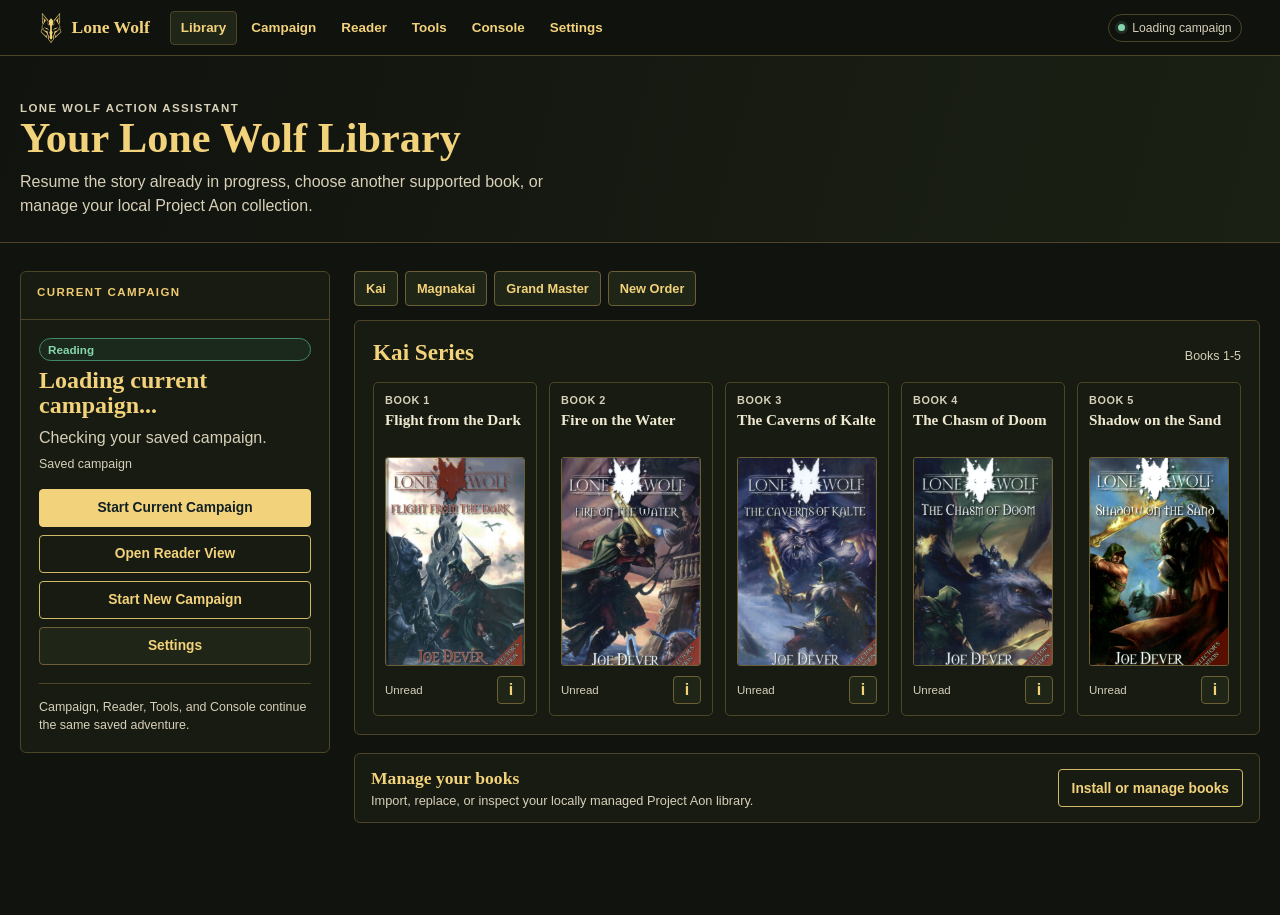
==== commit f0506707: "Rebuild Library as campaign command center" ====
--- a/index.html
+++ b/index.html
@@ -7,6 +7,7 @@
   <script src="assets/js/lw-appearance-early.js"></script>
   <link rel="stylesheet" href="assets/css/lw-shell.css">
   <link rel="stylesheet" href="assets/css/lw-ui-foundation.css">
+  <link rel="stylesheet" href="assets/css/lw-library.css">
   <script defer src="assets/js/lw-shell.js"></script>
   <style>
     *, *::before, *::after { box-sizing: border-box; }
@@ -510,61 +511,61 @@
     }
   </style>
 </head>
-<body>
-  <header>
-    <div class="hero-inner">
-      <div class="saa-title-lockup">
-        <h1><span>Lone Wolf</span><span>Action Assistant</span></h1>
-        <p class="subtitle">Stand Alone Application</p>
-        <div class="series-divider" id="seriesDivider" data-series="kai" role="img" aria-label="Kai series emblem">
-          <span class="series-emblem" aria-hidden="true"></span>
-        </div>
-      </div>
-      <div class="series-mark" aria-label="Lone Wolf series mark">
-        <img
-          src="assets/images/title-banners/title1.png"
-          alt="Lone Wolf"
-          data-lw-title-banner
-          onerror="this.closest('.series-mark').classList.add('logo-missing')"
-        >
-        <span class="series-mark-text">Lone Wolf</span>
-      </div>
-      <script>window.LoneWolfReduxEarlyAppearance?.applyDocument();</script>
+<body class="lw-library-page">
+  <header class="library-hero">
+    <div class="library-hero__inner">
+      <p class="library-hero__eyebrow">Lone Wolf Action Assistant</p>
+      <h1>Your Lone Wolf Library</h1>
+      <p>Resume the story already in progress, choose another supported book, or manage your local Project Aon collection.</p>
     </div>
   </header>
 
-  <main>
-    <aside class="reader-panel" aria-label="Current campaign">
-      <h2>Current Campaign</h2>
-      <div class="reader-body">
-        <p class="muted" id="currentCampaignSummary">Loading your saved campaign...</p>
-        <div class="reader-actions">
-          <button id="currentBtn" type="button">Start Current Campaign</button>
-          <a href="assistant.html?surface=reader&amp;resume=1">Open Reader View</a>
-          <a href="assistant.html?campaign=new&amp;book=1">Start New Campaign</a>
-          <a href="library.html">Browse All Books</a>
-          <a href="install-books.html">Install Project Aon Books</a>
-          <button id="settingsBtn" type="button">Settings</button>
+  <main class="lw-ui-page library-layout">
+    <aside class="lw-ui-panel library-current" id="libraryCurrentCard" aria-label="Current campaign">
+      <div class="lw-ui-panel__title"><span class="lw-ui-eyebrow">Current campaign</span></div>
+      <div class="library-current__body">
+        <div class="library-current__state">
+          <span class="lw-ui-status lw-ui-status--reading" id="currentCampaignStatus">Reading</span>
+          <h2 id="currentCampaignTitle">Loading current campaign...</h2>
+          <p id="currentCampaignSummary">Checking your saved campaign.</p>
+          <div class="library-current__meta"><span id="currentCampaignMeta">Saved campaign</span></div>
         </div>
-        <p class="muted">Campaign, Reader, Tools, and Console all continue the same saved adventure.</p>
+        <div class="library-current__actions">
+          <button class="lw-ui-button lw-ui-button--primary" id="currentBtn" type="button">Start Current Campaign</button>
+          <a class="lw-ui-button" href="assistant.html?surface=reader&amp;resume=1">Open Reader View</a>
+          <a class="lw-ui-button" href="assistant.html?campaign=new&amp;book=1">Start New Campaign</a>
+          <button class="lw-ui-button" id="settingsBtn" type="button">Settings</button>
+        </div>
+        <p class="library-current__note">Campaign, Reader, Tools, and Console continue the same saved adventure.</p>
       </div>
     </aside>
-    <section class="series-board" aria-label="Lone Wolf books">
-      <section class="series-section" aria-labelledby="kaiSeriesHeading">
-        <h2 class="series-heading" id="kaiSeriesHeading">Kai Series</h2>
-        <div class="books" id="kaiBooks"></div>
+
+    <section class="library-catalog" aria-label="Lone Wolf books">
+      <nav class="library-series-tabs" id="seriesTabs" aria-label="Book series">
+        <button type="button" data-library-series="kai" aria-selected="false">Kai</button>
+        <button type="button" data-library-series="magnakai" aria-selected="false">Magnakai</button>
+        <button type="button" data-library-series="grand-master" aria-selected="false">Grand Master</button>
+        <button type="button" data-library-series="new-order" aria-selected="false">New Order</button>
+      </nav>
+      <section class="lw-ui-panel library-series-section" data-library-series-panel="kai" aria-labelledby="kaiSeriesHeading">
+        <div class="library-series-heading"><h2 id="kaiSeriesHeading">Kai Series</h2><span>Books 1-5</span></div>
+        <div class="library-books" id="kaiBooks"></div>
       </section>
-      <section class="series-section" aria-labelledby="magnakaiSeriesHeading">
-        <h2 class="series-heading" id="magnakaiSeriesHeading">Magnakai Series</h2>
-        <div class="books" id="magnakaiBooks"></div>
+      <section class="lw-ui-panel library-series-section" data-library-series-panel="magnakai" aria-labelledby="magnakaiSeriesHeading" hidden>
+        <div class="library-series-heading"><h2 id="magnakaiSeriesHeading">Magnakai Series</h2><span>Books 6-12</span></div>
+        <div class="library-books" id="magnakaiBooks"></div>
       </section>
-      <section class="series-section" aria-labelledby="grandMasterSeriesHeading">
-        <h2 class="series-heading" id="grandMasterSeriesHeading">Grand Master Series</h2>
-        <div class="books" id="grandMasterBooks"></div>
+      <section class="lw-ui-panel library-series-section" data-library-series-panel="grand-master" aria-labelledby="grandMasterSeriesHeading" hidden>
+        <div class="library-series-heading"><h2 id="grandMasterSeriesHeading">Grand Master Series</h2><span>Books 13-20</span></div>
+        <div class="library-books" id="grandMasterBooks"></div>
       </section>
-      <section class="series-section" aria-labelledby="newOrderSeriesHeading">
-        <h2 class="series-heading" id="newOrderSeriesHeading">New Order Series</h2>
-        <div class="books" id="newOrderBooks"></div>
+      <section class="lw-ui-panel library-series-section" data-library-series-panel="new-order" aria-labelledby="newOrderSeriesHeading" hidden>
+        <div class="library-series-heading"><h2 id="newOrderSeriesHeading">New Order Series</h2><span>Books 21-29</span></div>
+        <div class="library-books" id="newOrderBooks"></div>
+      </section>
+      <section class="lw-ui-panel library-manage" aria-label="Manage local books">
+        <div><h2>Manage your books</h2><p>Import, replace, or inspect your locally managed Project Aon library.</p></div>
+        <a class="lw-ui-button" href="install-books.html">Install or manage books</a>
       </section>
     </section>
   </main>
@@ -912,27 +913,26 @@
 
     function renderBookCard(book) {
       const card = document.createElement('article');
-      card.className = `book${book.enabled === false ? ' disabled' : ''}`;
+      card.className = `library-book${book.enabled === false ? ' disabled' : ''}`;
       card.dataset.bookNumber = book.number;
       if (book.enabled === false) {
         card.setAttribute('aria-disabled', 'true');
       }
       card.innerHTML = `
-        <button type="button" class="book-details-button" data-book-details="${book.number}" aria-label="Details for ${escapeHtml(book.title)}" title="Book details"></button>
-        <small>Book ${book.number}</small>
+        <span class="library-book__number">Book ${book.number}</span>
         <strong>${book.title}</strong>
-        <button type="button" class="cover-button" data-book-details="${book.number}" aria-label="Details for ${escapeHtml(book.title)}">
-          <span class="cover-frame ${book.cover ? '' : 'cover-missing'}" data-fallback="Book ${book.number}: ${book.title}">
-            <span class="book-read-badge ${isBookRead(book.number) ? 'is-read' : ''}" data-book-read-badge="${book.number}" aria-hidden="${isBookRead(book.number) ? 'false' : 'true'}">Read</span>
-            ${book.cover ? `<img
-                src="${book.cover}"
-                alt="Cover art for ${book.title}"
-                loading="lazy"
-                onerror="this.closest('.cover-frame').classList.add('cover-missing'); this.remove();"
-              >` : ''}
-          </span>
+        <button type="button" class="library-book__cover ${book.cover ? '' : 'cover-missing'}" data-book-details="${book.number}" aria-label="Details for ${escapeHtml(book.title)}">
+          ${book.cover ? `<img
+              src="${book.cover}"
+              alt="Cover art for ${book.title}"
+              loading="lazy"
+              onerror="this.closest('.library-book__cover').classList.add('cover-missing'); this.remove();"
+            >` : `Book ${book.number}: ${escapeHtml(book.title)}`}
         </button>
-        ${book.footer ? `<footer class="book-footer ${book.footerSpacer ? 'spacer' : ''}">${book.footer}</footer>` : ''}
+        <footer class="library-book__footer">
+          <small data-book-read-status="${book.number}">${isBookRead(book.number) ? 'Read' : 'Unread'}</small>
+          <button type="button" class="library-book__details" data-book-details="${book.number}" aria-label="Details for ${escapeHtml(book.title)}" title="Book details">i</button>
+        </footer>
       `;
       return card;
     }
@@ -968,16 +968,6 @@
         book.number <= 20 ? 'grandMaster' : 'newOrder'
       );
       return { ...fallback, ...detail, series };
-    }
-
-    const seriesDivider = document.getElementById('seriesDivider');
-
-    function setSeriesEmblem(bookNumber) {
-      const book = bookByNumber.get(Number(bookNumber));
-      if (!book || !seriesDivider) return;
-      const series = detailForBook(book).series;
-      seriesDivider.dataset.series = series;
-      seriesDivider.setAttribute('aria-label', `${seriesNames[series] || 'Lone Wolf'} emblem`);
     }
 
     function renderDetailItem(label, value) {
@@ -1072,9 +1062,37 @@
       }
     }
 
-    async function refreshSeriesEmblem() {
-      const position = await getCurrentPosition();
-      if (position && position.book) setSeriesEmblem(position.book);
+    function librarySeriesForBook(bookNumber) {
+      const number = Number(bookNumber);
+      if (number <= 5) return 'kai';
+      if (number <= 12) return 'magnakai';
+      if (number <= 20) return 'grand-master';
+      return 'new-order';
+    }
+
+    function selectLibrarySeries(series) {
+      const selected = ['kai', 'magnakai', 'grand-master', 'new-order'].includes(series) ? series : 'kai';
+      document.querySelectorAll('[data-library-series]').forEach((button) => {
+        button.setAttribute('aria-selected', button.dataset.librarySeries === selected ? 'true' : 'false');
+      });
+      document.querySelectorAll('[data-library-series-panel]').forEach((panel) => {
+        panel.hidden = panel.dataset.librarySeriesPanel !== selected;
+      });
+    }
+
+    function renderCurrentCampaign(position) {
+      const title = document.getElementById('currentCampaignTitle');
+      const summary = document.getElementById('currentCampaignSummary');
+      const meta = document.getElementById('currentCampaignMeta');
+      const status = document.getElementById('currentCampaignStatus');
+      if (!position || !title || !summary || !meta || !status) return;
+      const book = books.find((item) => item.number === Number(position.book));
+      if (!book) return;
+      title.textContent = `Book ${book.number}: ${book.title}`;
+      summary.textContent = `Your campaign is saved at section ${position.section}.`;
+      meta.textContent = `${book.sections} sections · saved campaign`;
+      status.textContent = 'Reading';
+      selectLibrarySeries(librarySeriesForBook(book.number));
     }
 
     async function openCurrentSection() {
@@ -1094,12 +1112,19 @@
 
     document.getElementById('currentBtn').addEventListener('click', openCurrentSection);
 
+    document.getElementById('seriesTabs').addEventListener('click', (event) => {
+      const button = event.target.closest('[data-library-series]');
+      if (button) selectLibrarySeries(button.dataset.librarySeries);
+    });
+
+    document.addEventListener('lonewolf:campaign-state', (event) => {
+      const state = event.detail?.state || {};
+      renderCurrentCampaign({ book: Number(state?.Character?.BookNumber), section: Number(state?.CurrentSection) });
+    });
+
     getCurrentPosition().then((position) => {
-      const summary = document.getElementById('currentCampaignSummary');
-      if (!summary || !position) return;
-      const book = books.find((item) => item.number === Number(position.book));
-      if (!book) return;
-      summary.textContent = `Reading Book ${book.number}: ${book.title}, section ${position.section}.`;
+      if (position) renderCurrentCampaign(position);
+      else selectLibrarySeries('kai');
     });
 
     bookDetailsModal.addEventListener('click', (event) => {
@@ -1260,10 +1285,12 @@
     function refreshHomeAppearance() {
       homeSettings = settingsApi.apply(settingsApi.readLocal());
       if (!settingsModal.hidden) renderSettingsContent();
-      refreshSeriesEmblem();
-    }
-
-    refreshSeriesEmblem();
+      getCurrentPosition().then((position) => {
+        if (position) renderCurrentCampaign(position);
+      });
+    }
+
+    refreshHomeAppearance();
     window.addEventListener('pageshow', refreshHomeAppearance);
     window.addEventListener('focus', refreshHomeAppearance);
     window.addEventListener('storage', (event) => {
--- a/assets/css/lw-shell.css
+++ b/assets/css/lw-shell.css
@@ -48,7 +48,9 @@
   gap: 3px;
   min-width: 0;
   overflow-x: auto;
-}
+  scrollbar-width: none;
+}
+.lw-global-nav__links::-webkit-scrollbar { display: none; }
 
 .lw-global-nav__links a {
   display: inline-flex;
--- a/assets/css/lw-library.css
+++ b/assets/css/lw-library.css
@@ -0,0 +1,73 @@
+body.lw-library-page {
+  min-height: 100vh;
+  margin: 0;
+  background: var(--lw-ui-canvas);
+  color: var(--lw-ui-ink);
+  font-family: var(--lw-ui-sans);
+}
+
+body.lw-library-page > header.library-hero {
+  min-height: 0 !important;
+  padding: 34px 0 24px !important;
+  display: block;
+  border-bottom: 1px solid var(--lw-ui-border);
+  background: linear-gradient(105deg, var(--lw-ui-canvas), color-mix(in srgb, var(--lw-ui-raised) 70%, var(--lw-ui-canvas)));
+}
+
+.library-hero__inner { width: min(var(--lw-ui-page-width), calc(100% - 40px)); margin: 0 auto; }
+.library-hero__eyebrow { margin: 0 0 7px; color: var(--lw-ui-gold); font: 800 .72rem var(--lw-ui-sans); letter-spacing: .12em; text-transform: uppercase; }
+.library-hero h1 { margin: 0; color: var(--lw-ui-accent) !important; font: 700 clamp(2rem, 3.3vw, 3.45rem)/1 var(--lw-ui-serif); letter-spacing: 0; }
+.library-hero p { max-width: 64ch; margin: 10px 0 0; color: var(--lw-ui-muted); line-height: 1.5; }
+
+.library-layout { display: grid; grid-template-columns: minmax(290px, 360px) minmax(0, 1fr); gap: 24px; align-items: start; }
+.library-current { position: sticky; top: 76px; overflow: hidden; }
+.library-current__body { display: grid; gap: 18px; padding: 18px; }
+.library-current__state { display: grid; gap: 7px; }
+.library-current__state h2 { margin: 0; color: var(--lw-ui-accent); font: 700 1.5rem/1.08 var(--lw-ui-serif); }
+.library-current__state p { margin: 0; color: var(--lw-ui-muted); line-height: 1.45; }
+.library-current__meta { display: flex; flex-wrap: wrap; gap: 7px; }
+.library-current__meta span { color: var(--lw-ui-muted); font-size: .78rem; }
+.library-current__actions { display: grid; gap: 8px; }
+.library-current__actions .lw-ui-button { width: 100%; }
+.library-current__note { margin: 0; padding-top: 14px; border-top: 1px solid var(--lw-ui-border); color: var(--lw-ui-muted); font-size: .78rem; line-height: 1.45; }
+
+.library-catalog { min-width: 0; }
+.library-series-tabs { display: flex; gap: 7px; flex-wrap: wrap; margin-bottom: 14px; }
+.library-series-tabs button { min-height: 35px; padding: 7px 11px; border: 1px solid var(--lw-ui-border); border-radius: 4px; background: var(--lw-ui-surface); color: var(--lw-ui-muted); font: 700 .8rem var(--lw-ui-sans); cursor: pointer; }
+.library-series-tabs button:hover, .library-series-tabs button[aria-selected="true"] { border-color: var(--lw-ui-border-strong); background: var(--lw-ui-raised); color: var(--lw-ui-accent); }
+.library-series-section { padding: 18px; }
+.library-series-section[hidden] { display: none; }
+.library-series-heading { display: flex; justify-content: space-between; align-items: baseline; gap: 12px; margin: 0 0 16px; }
+.library-series-heading h2 { margin: 0; color: var(--lw-ui-accent); font: 700 1.45rem var(--lw-ui-serif); }
+.library-series-heading span { color: var(--lw-ui-muted); font-size: .78rem; }
+.library-books { display: grid; grid-template-columns: repeat(auto-fit, minmax(158px, 1fr)); gap: 12px; }
+
+.library-book { display: grid; grid-template-rows: auto auto 1fr auto; position: relative; min-width: 0; padding: 11px; border: 1px solid var(--lw-ui-border); border-radius: 5px; background: var(--lw-ui-surface); }
+.library-book:hover { border-color: var(--lw-ui-border-strong); background: var(--lw-ui-raised); }
+.library-book.lw-current-book { border-color: #44886b; background: color-mix(in srgb, #44886b 12%, var(--lw-ui-surface)); box-shadow: inset 3px 0 0 var(--lw-ui-green); }
+.library-book__number { margin-bottom: 5px; color: var(--lw-ui-muted); font: 700 .68rem var(--lw-ui-sans); letter-spacing: .05em; text-transform: uppercase; }
+.library-book > strong { min-height: 2.42em; color: var(--lw-ui-ink); font: 700 .95rem/1.2 var(--lw-ui-serif); }
+.library-book__cover { display: block; margin: 10px 0; padding: 0; border: 1px solid var(--lw-ui-border); border-radius: 3px; background: #081012; overflow: hidden; cursor: pointer; }
+.library-book__cover img { display: block; width: 100%; aspect-ratio: 2 / 3; object-fit: cover; }
+.library-book__cover.cover-missing { display: grid; aspect-ratio: 2 / 3; place-items: center; padding: 10px; color: var(--lw-ui-muted); font-size: .8rem; text-align: center; }
+.library-book__footer { display: flex; align-items: center; justify-content: space-between; gap: 6px; min-height: 25px; }
+.library-book__footer small { color: var(--lw-ui-muted); font-size: .72rem; }
+.library-book__details { display: grid; place-items: center; width: 28px; height: 28px; padding: 0; border: 1px solid var(--lw-ui-border); border-radius: 4px; background: transparent; color: var(--lw-ui-muted); font: 700 1rem var(--lw-ui-sans); cursor: pointer; }
+.library-book__details:hover { color: var(--lw-ui-accent); border-color: var(--lw-ui-border-strong); }
+.library-book .lw-current-book-status { width: max-content; margin: 7px 0 0; }
+
+.library-manage { display: flex; align-items: center; justify-content: space-between; gap: 16px; margin-top: 18px; padding: 14px 16px; }
+.library-manage h2 { margin: 0; color: var(--lw-ui-accent); font: 700 1.1rem var(--lw-ui-serif); }
+.library-manage p { margin: 4px 0 0; color: var(--lw-ui-muted); font-size: .8rem; }
+
+@media (max-width: 860px) {
+  .library-layout { grid-template-columns: 1fr; }
+  .library-current { position: static; }
+}
+
+@media (max-width: 560px) {
+  .library-hero__inner, .lw-ui-page { width: min(100% - 24px, var(--lw-ui-page-width)); }
+  body.lw-library-page > header.library-hero { padding-block: 22px 18px !important; }
+  .library-books { grid-template-columns: repeat(2, minmax(0, 1fr)); }
+  .library-manage { align-items: start; flex-direction: column; }
+}
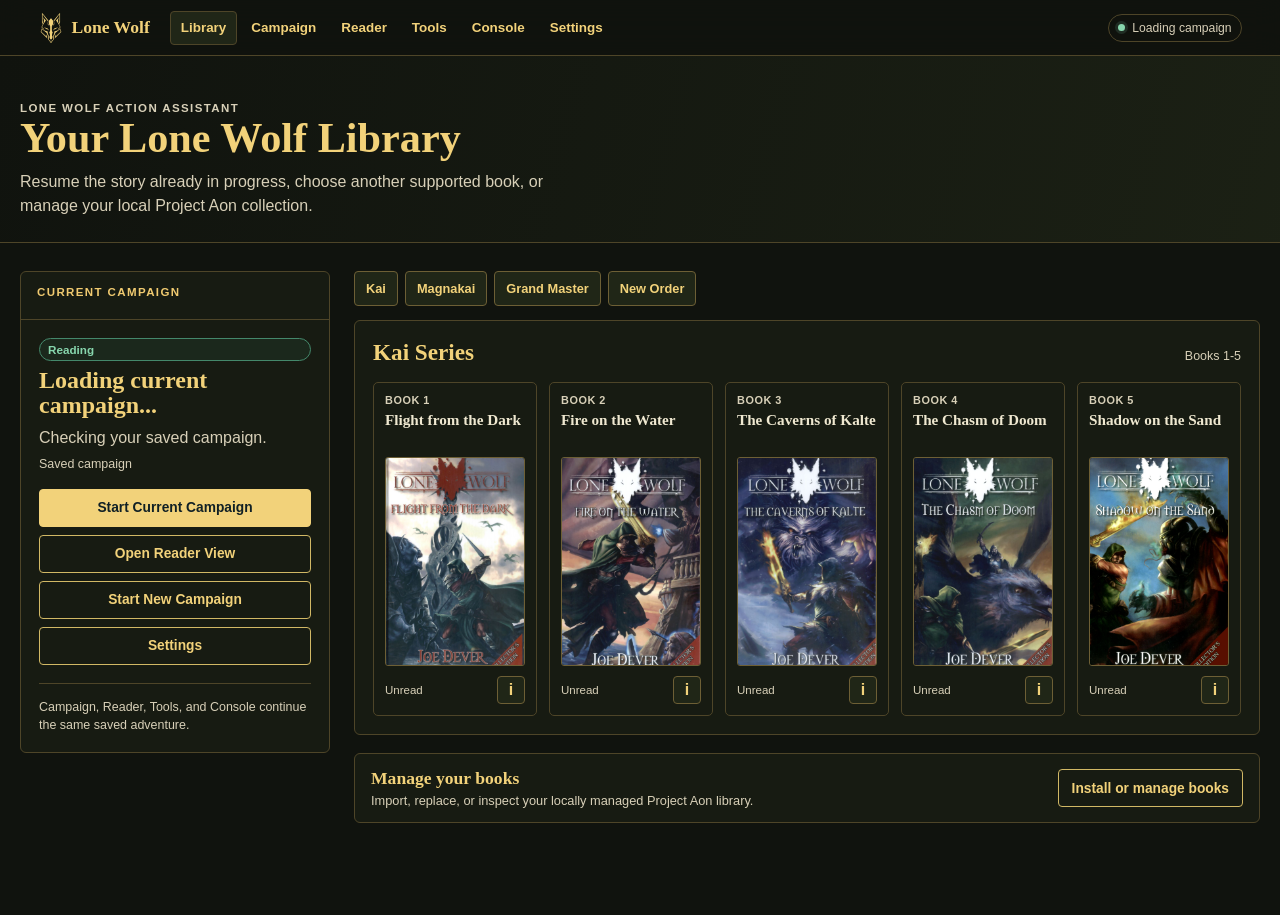
==== commit 670698e3: "Unify settings and book management surfaces" ====
--- a/index.html
+++ b/index.html
@@ -534,7 +534,7 @@
           <button class="lw-ui-button lw-ui-button--primary" id="currentBtn" type="button">Start Current Campaign</button>
           <a class="lw-ui-button" href="assistant.html?surface=reader&amp;resume=1">Open Reader View</a>
           <a class="lw-ui-button" href="assistant.html?campaign=new&amp;book=1">Start New Campaign</a>
-          <button class="lw-ui-button" id="settingsBtn" type="button">Settings</button>
+          <a class="lw-ui-button" href="assistant.html?surface=tools&amp;tool=settings&amp;resume=1">Settings</a>
         </div>
         <p class="library-current__note">Campaign, Reader, Tools, and Console continue the same saved adventure.</p>
       </div>
@@ -570,16 +570,6 @@
     </section>
   </main>
 
-  <div class="settings-modal" id="settingsModal" hidden>
-    <section class="settings-dialog" aria-label="Settings">
-      <div class="controls">
-        <h2 style="margin-right:auto">Settings</h2>
-        <button type="button" id="closeSettingsBtn">Close</button>
-      </div>
-      <div id="settingsContent"></div>
-    </section>
-  </div>
-
   <div class="book-modal" id="bookDetailsModal" hidden>
     <section class="book-dialog" aria-label="Book details" role="dialog" aria-modal="true">
       <div class="book-dialog-inner" id="bookDetailsContent"></div>
@@ -860,7 +850,6 @@
     let homeSettings = settingsApi.apply(settingsApi.readLocal());
     settingsApi.syncFromRemote().then((settings) => {
       homeSettings = settings;
-      renderSettingsContent();
     });
 
     function readBookReadList() {
@@ -1140,9 +1129,6 @@
       }
     });
 
-    const settingsModal = document.getElementById('settingsModal');
-    const settingsContent = document.getElementById('settingsContent');
-
     function escapeHtml(value) {
       return String(value ?? '').replace(/[&<>"']/g, (char) => ({
         '&': '&amp;',
@@ -1153,110 +1139,6 @@
       })[char]);
     }
 
-    function optionButton(kind, id, label, note, active, extra = '') {
-      return `
-        <button type="button" class="settings-option ${active ? 'active' : ''} ${escapeHtml(extra)}" data-setting-kind="${escapeHtml(kind)}" data-setting-id="${escapeHtml(id)}">
-          <strong>${escapeHtml(label)}</strong>
-          ${note ? `<small>${escapeHtml(note)}</small>` : ''}
-        </button>
-      `;
-    }
-
-    function saveSlotRow(slot) {
-      const title = slot.Occupied
-        ? `${slot.Name} - Book ${slot.BookNumber}, Sec ${slot.Section}`
-        : 'Empty';
-      const meta = slot.Occupied
-        ? `END ${slot.Endurance || '?'} | Gold ${slot.GoldCrowns || '?'} | ${slot.Modified || ''}`
-        : 'No save in this slot yet.';
-      return `
-        <div class="slot-row">
-          <div>
-            <strong>Slot ${escapeHtml(slot.Slot)}: ${escapeHtml(title)}</strong><br>
-            <small class="muted">${escapeHtml(meta)}</small>
-          </div>
-          <button type="button" data-slot-save="${escapeHtml(slot.Slot)}">Save</button>
-          <button type="button" data-slot-load="${escapeHtml(slot.Slot)}" ${slot.Occupied ? '' : 'disabled'}>Load</button>
-          <button type="button" data-slot-clear="${escapeHtml(slot.Slot)}" ${slot.Occupied ? '' : 'disabled'}>Clear</button>
-        </div>
-      `;
-    }
-
-    async function getSaveSlots() {
-      try {
-        const response = await fetch('/api/save-slots', { cache: 'no-store' });
-        if (!response.ok) return [];
-        return (await response.json()).slots || [];
-      } catch {
-        return [];
-      }
-    }
-
-    async function renderSettingsContent() {
-      const slots = await getSaveSlots();
-      const coverOn = homeSettings.coverArt !== 'off';
-      const readerOn = homeSettings.readerStyleEnabled === 'on';
-      settingsContent.innerHTML = `
-        <h3>Title Banner</h3>
-        <div class="settings-grid">
-          ${settingsApi.titleBanners.map((banner) => `
-            <button type="button" class="settings-option banner-option ${homeSettings.titleBanner === banner.id ? 'active' : ''}" data-setting-kind="titleBanner" data-setting-id="${escapeHtml(banner.id)}">
-              <img src="${escapeHtml(banner.path)}" alt="${escapeHtml(banner.name)}">
-              <strong>${escapeHtml(banner.name)}</strong>
-            </button>
-          `).join('')}
-        </div>
-        <h3>Book Covers</h3>
-        <div class="settings-grid">
-          ${optionButton('coverArt', 'on', 'Show Cover Art', 'Big book cards with cover art.', coverOn)}
-          ${optionButton('coverArt', 'off', 'Compact Books', 'Hide covers and tighten the book cards.', !coverOn)}
-        </div>
-        <h3>Color Theme</h3>
-        <div class="settings-grid">
-          ${settingsApi.themes.map((theme) => optionButton('theme', theme.id, theme.name, theme.note, homeSettings.theme === theme.id)).join('')}
-        </div>
-        <h3>Reader Page Styling</h3>
-        <div class="settings-grid">
-          ${optionButton('readerStyleEnabled', 'off', 'Project Aon Original', 'Leave the book iframe untouched.', !readerOn)}
-          ${optionButton('readerStyleEnabled', 'on', 'Apply Reader Theme', 'Restyle the local book iframe while you read.', readerOn)}
-        </div>
-        <div class="settings-grid" style="margin-top:.55rem">
-          ${settingsApi.readerThemes.map((theme) => optionButton('readerTheme', theme.id, theme.name, '', homeSettings.readerTheme === theme.id)).join('')}
-        </div>
-        <h3>Save Slots</h3>
-        ${slots.length ? slots.map(saveSlotRow).join('') : '<p class="muted">Start the local server to use save slots.</p>'}
-      `;
-    }
-
-    async function updateSetting(kind, id) {
-      homeSettings = await settingsApi.savePatch({ [kind]: id });
-      renderSettingsContent();
-    }
-
-    async function slotAction(actionName, slot) {
-      const response = await fetch('/api/action', {
-        method: 'POST',
-        headers: { 'Content-Type': 'application/json' },
-        body: JSON.stringify({ action: actionName, slot: Number(slot) })
-      });
-      if (response.ok && actionName === 'load_slot') {
-        window.location.href = 'assistant.html';
-        return;
-      }
-      await renderSettingsContent();
-    }
-
-    document.getElementById('settingsBtn').addEventListener('click', async () => {
-      homeSettings = settingsApi.apply(settingsApi.readLocal());
-      await renderSettingsContent();
-      settingsModal.hidden = false;
-    });
-    document.getElementById('closeSettingsBtn').addEventListener('click', () => {
-      settingsModal.hidden = true;
-    });
-    settingsModal.addEventListener('click', (event) => {
-      if (event.target === settingsModal) settingsModal.hidden = true;
-    });
     bookDetailsModal.addEventListener('click', (event) => {
       if (event.target === bookDetailsModal || event.target.closest('[data-book-close]')) {
         closeBookDetails();
@@ -1265,26 +1147,11 @@
     document.addEventListener('keydown', (event) => {
       if (event.key === 'Escape') {
         if (!bookDetailsModal.hidden) closeBookDetails();
-        if (!settingsModal.hidden) settingsModal.hidden = true;
-      }
-    });
-    settingsContent.addEventListener('click', async (event) => {
-      const button = event.target.closest('button');
-      if (!button) return;
-      if (button.dataset.settingKind) {
-        await updateSetting(button.dataset.settingKind, button.dataset.settingId);
-        return;
-      }
-      if (button.dataset.slotSave) await slotAction('save_slot', button.dataset.slotSave);
-      if (button.dataset.slotLoad) await slotAction('load_slot', button.dataset.slotLoad);
-      if (button.dataset.slotClear && window.confirm(`Clear save slot ${button.dataset.slotClear}?`)) {
-        await slotAction('clear_slot', button.dataset.slotClear);
       }
     });
 
     function refreshHomeAppearance() {
       homeSettings = settingsApi.apply(settingsApi.readLocal());
-      if (!settingsModal.hidden) renderSettingsContent();
       getCurrentPosition().then((position) => {
         if (position) renderCurrentCampaign(position);
       });
--- a/assets/css/lw-shell.css
+++ b/assets/css/lw-shell.css
@@ -208,7 +208,9 @@
   gap: 3px;
   min-width: 0;
   overflow-x: auto;
-}
+  scrollbar-width: none;
+}
+body.lw-shell-assistant .lw-inline-nav::-webkit-scrollbar { display: none; }
 
 body.lw-shell-assistant .lw-inline-nav a {
   display: inline-flex;
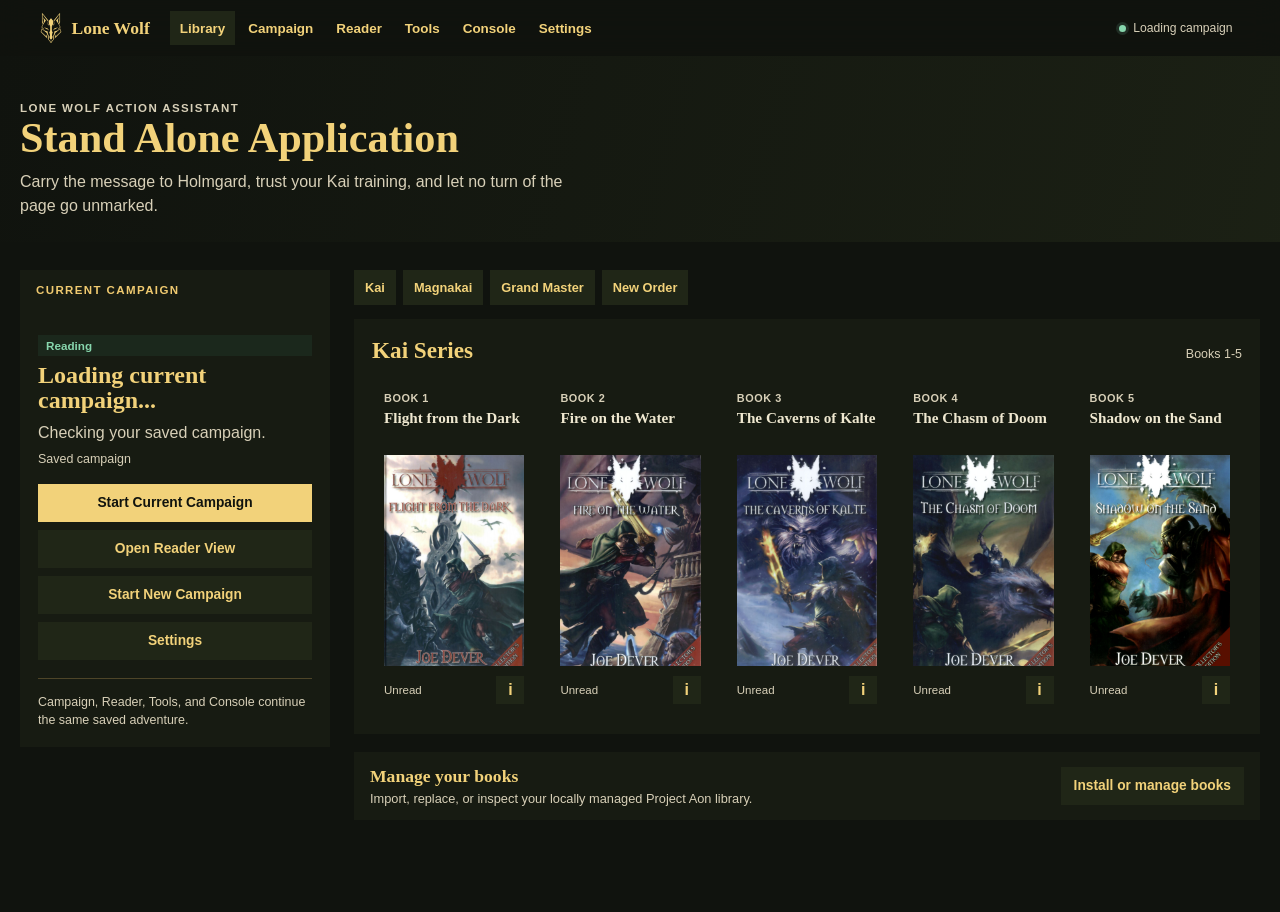
==== commit 0044fb10: "Refresh library hero with startup lore" ====
--- a/index.html
+++ b/index.html
@@ -515,8 +515,8 @@
   <header class="library-hero">
     <div class="library-hero__inner">
       <p class="library-hero__eyebrow">Lone Wolf Action Assistant</p>
-      <h1>Your Lone Wolf Library</h1>
-      <p>Resume the story already in progress, choose another supported book, or manage your local Project Aon collection.</p>
+      <h1>Stand Alone Application</h1>
+      <p id="loreQuote">Carry the message to Holmgard, trust your Kai training, and let no turn of the page go unmarked.</p>
     </div>
   </header>
 
--- a/assets/css/lw-shell.css
+++ b/assets/css/lw-shell.css
@@ -473,6 +473,33 @@
   color: #102025;
 }
 
+html.lw-surface-borderless .lw-global-nav,
+html.lw-surface-borderless .lw-global-nav__links a,
+html.lw-surface-borderless .lw-global-nav__campaign,
+html.lw-surface-borderless .lw-library-overview,
+html.lw-surface-borderless .lw-series-filter button,
+html.lw-surface-borderless body.lw-shell-index .series-section,
+html.lw-surface-borderless body.lw-shell-index .reader-panel,
+html.lw-surface-borderless body.lw-shell-index .book,
+html.lw-surface-borderless .lw-current-book-status {
+  border: 0;
+  border-radius: 0;
+  box-shadow: none;
+}
+
+html.lw-surface-borderless .lw-global-nav__links a:hover,
+html.lw-surface-borderless .lw-global-nav__links a[aria-current="page"],
+html.lw-surface-borderless .lw-series-filter button:hover,
+html.lw-surface-borderless .lw-series-filter button.active {
+  background: var(--lw-shell-raised);
+}
+
+/* Selected controls use a light accent surface. Their nested labels must not
+   retain the normal light-on-dark text colors used by option-card content. */
+body.lw-shell-assistant button.active > strong,
+body.lw-shell-assistant button.active > span { color: #102025 !important; }
+body.lw-shell-assistant button.active > small { color: #24434c !important; }
+
 body.lw-shell-utility main {
   padding-top: 28px;
 }
@@ -492,6 +519,25 @@
   body.lw-shell-index .reader-panel { position: static; }
   body.lw-shell-assistant .workspace { height: calc(100vh - 52px); }
   .lw-production-context { align-items: start; flex-direction: column; padding-right: 42px; }
+}
+
+/* Final fallback for the borderless preference. The runtime settings sheet
+   repeats this rule after page-specific styles, but this keeps library and
+   navigation surfaces clean from the first paint as well. */
+html.lw-surface-borderless :where(header, main, section, article, aside, nav, footer, div, button, input, select, textarea, a, details, summary),
+html.lw-surface-borderless :where(header, main, section, article, aside, nav, footer, div, button, input, select, textarea, a, details, summary)::before,
+html.lw-surface-borderless :where(header, main, section, article, aside, nav, footer, div, button, input, select, textarea, a, details, summary)::after {
+  border-color: transparent !important;
+  box-shadow: none !important;
+}
+
+html.lw-surface-borderless :where(header, main, section, article, aside, nav, footer, div, button, input, select, textarea, a, details, summary) {
+  border-radius: 0 !important;
+}
+
+html.lw-surface-borderless :where(button, input, select, textarea, a, summary):focus-visible {
+  outline: 2px solid var(--lw-shell-accent) !important;
+  outline-offset: 2px;
 }
 
 @media (max-width: 680px) {
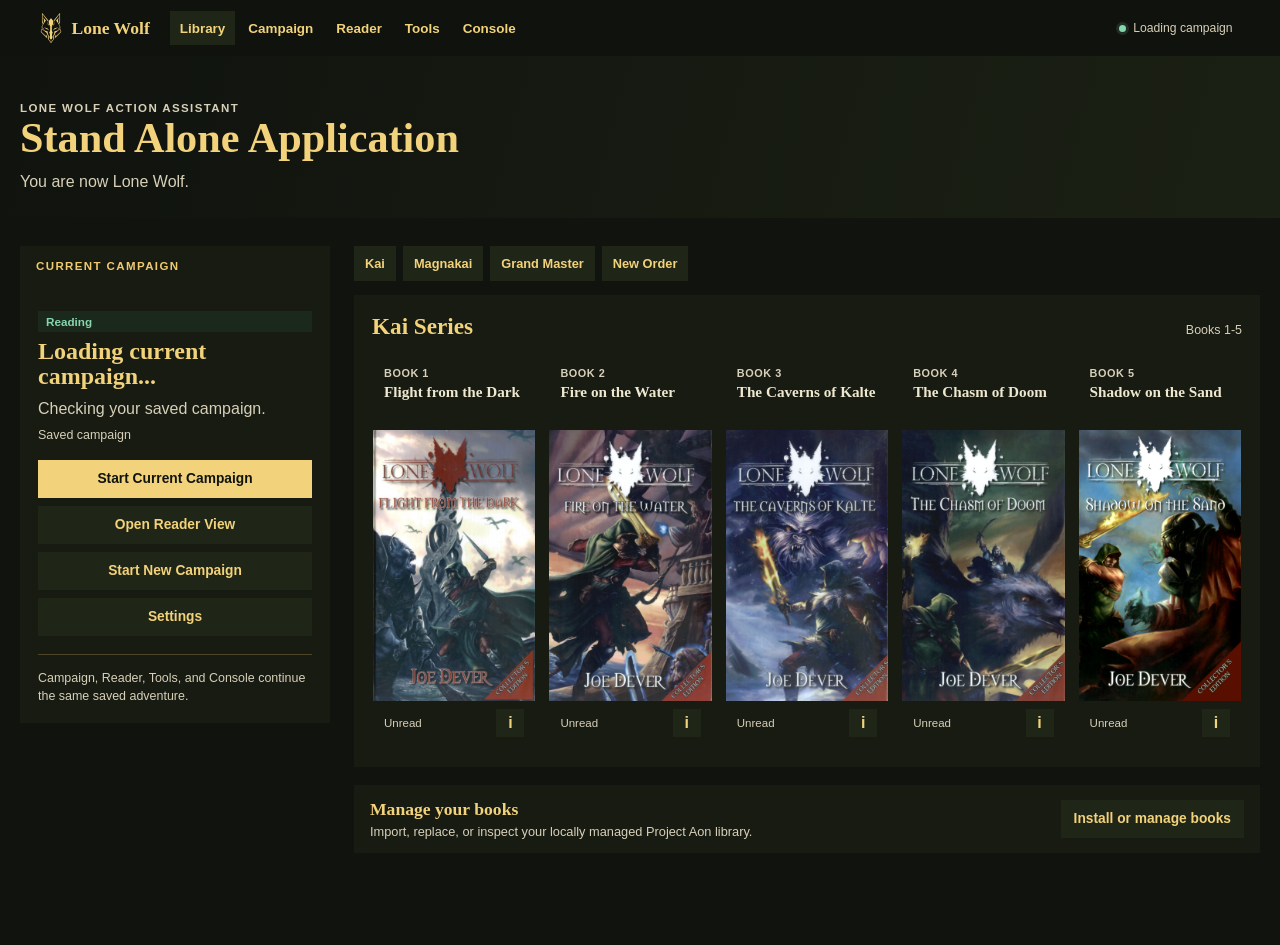
==== commit ea63084a: "Persist library read status in campaign saves" ====
--- a/index.html
+++ b/index.html
@@ -842,6 +842,7 @@
     const allBookCards = [...kaiBooks, ...magnakaiBooks, ...grandMasterBooks, ...newOrderBooks];
     const bookByNumber = new Map(allBookCards.map((book) => [book.number, book]));
     const readBooksStorageKey = 'lonewolf_redux.library.readBooks.v1';
+    const readBooksMigrationKey = 'lonewolf_redux.library.readBooks.saveMigration.v2';
 
     const quoteEl = document.getElementById('loreQuote');
     if (quoteEl) quoteEl.textContent = loreLines[Math.floor(Math.random() * loreLines.length)];
@@ -863,12 +864,13 @@
 
     let readBooks = readBookReadList();
 
-    function writeBookReadList() {
-      localStorage.setItem(readBooksStorageKey, JSON.stringify([...readBooks].sort((a, b) => a - b)));
-    }
-
     function isBookRead(bookNumber) {
       return readBooks.has(Number(bookNumber));
+    }
+
+    function readBooksFromCampaign(state) {
+      const values = Array.isArray(state?.LibraryReadBooks) ? state.LibraryReadBooks : [];
+      return new Set(values.map((item) => Number(item)).filter((item) => bookByNumber.has(item)));
     }
 
     function syncBookReadStatus(bookNumber) {
@@ -887,17 +889,62 @@
       });
     }
 
-    function setBookRead(bookNumber, read) {
+    function applyBookReadStatus(values) {
+      readBooks = new Set(values);
+      allBookCards.forEach((book) => syncBookReadStatus(book.number));
+    }
+
+    async function setBookRead(bookNumber, read) {
       const number = Number(bookNumber);
       if (!Number.isFinite(number)) return;
-      readBooks = readBookReadList();
+      const before = new Set(readBooks);
       if (read) {
         readBooks.add(number);
       } else {
         readBooks.delete(number);
       }
-      writeBookReadList();
       syncBookReadStatus(number);
+      try {
+        const response = await fetch('/api/action', {
+          method: 'POST',
+          headers: { 'Content-Type': 'application/json' },
+          body: JSON.stringify({ action: 'set_library_book_read', bookNumber: number, read })
+        });
+        const payload = await response.json();
+        if (!response.ok || payload.error) throw new Error(payload.error || 'Could not save the reading mark.');
+        applyBookReadStatus(readBooksFromCampaign(payload.state));
+      } catch {
+        applyBookReadStatus(before);
+      }
+    }
+
+    async function loadCampaignReadStatus() {
+      try {
+        const response = await fetch('/api/state?ts=' + Date.now(), { cache: 'no-store' });
+        if (!response.ok) return;
+        const payload = await response.json();
+        const savedReadBooks = readBooksFromCampaign(payload.state);
+        if (!localStorage.getItem(readBooksMigrationKey)) {
+          readBookReadList().forEach((bookNumber) => savedReadBooks.add(bookNumber));
+          const currentReadBooks = readBooksFromCampaign(payload.state);
+          if (savedReadBooks.size !== currentReadBooks.size) {
+            const saveResponse = await fetch('/api/action', {
+              method: 'POST',
+              headers: { 'Content-Type': 'application/json' },
+              body: JSON.stringify({ action: 'set_library_read_books', bookNumbers: [...savedReadBooks] })
+            });
+            const savedPayload = await saveResponse.json();
+            if (saveResponse.ok && !savedPayload.error) {
+              localStorage.setItem(readBooksMigrationKey, '1');
+              applyBookReadStatus(readBooksFromCampaign(savedPayload.state));
+              return;
+            }
+            return;
+          }
+          localStorage.setItem(readBooksMigrationKey, '1');
+        }
+        applyBookReadStatus(savedReadBooks);
+      } catch {}
     }
 
     function renderBookCard(book) {
@@ -1109,6 +1156,7 @@
     document.addEventListener('lonewolf:campaign-state', (event) => {
       const state = event.detail?.state || {};
       renderCurrentCampaign({ book: Number(state?.Character?.BookNumber), section: Number(state?.CurrentSection) });
+      applyBookReadStatus(readBooksFromCampaign(state));
     });
 
     getCurrentPosition().then((position) => {
@@ -1116,7 +1164,7 @@
       else selectLibrarySeries('kai');
     });
 
-    bookDetailsModal.addEventListener('click', (event) => {
+    bookDetailsModal.addEventListener('click', async (event) => {
       if (event.target.closest('[data-open-current-section]')) {
         event.preventDefault();
         openCurrentSection();
@@ -1125,7 +1173,7 @@
       if (readToggle) {
         event.preventDefault();
         const bookNumber = Number(readToggle.dataset.bookReadToggle);
-        setBookRead(bookNumber, !isBookRead(bookNumber));
+        await setBookRead(bookNumber, !isBookRead(bookNumber));
       }
     });
 
@@ -1155,6 +1203,7 @@
       getCurrentPosition().then((position) => {
         if (position) renderCurrentCampaign(position);
       });
+      loadCampaignReadStatus();
     }
 
     refreshHomeAppearance();
@@ -1162,10 +1211,6 @@
     window.addEventListener('focus', refreshHomeAppearance);
     window.addEventListener('storage', (event) => {
       if (settingsApi.appearanceStorageKeys().includes(event.key)) refreshHomeAppearance();
-      if (event.key === readBooksStorageKey) {
-        readBooks = readBookReadList();
-        allBookCards.forEach((book) => syncBookReadStatus(book.number));
-      }
     });
   </script>
 </body>
--- a/assets/css/lw-library.css
+++ b/assets/css/lw-library.css
@@ -42,15 +42,15 @@
 .library-series-heading span { color: var(--lw-ui-muted); font-size: .78rem; }
 .library-books { display: grid; grid-template-columns: repeat(auto-fit, minmax(158px, 1fr)); gap: 12px; }
 
-.library-book { display: grid; grid-template-rows: auto auto 1fr auto; position: relative; min-width: 0; padding: 11px; border: 1px solid var(--lw-ui-border); border-radius: 5px; background: var(--lw-ui-surface); }
+.library-book { display: grid; grid-template-rows: auto auto auto auto; align-content: start; position: relative; min-width: 0; padding: 11px; border: 1px solid var(--lw-ui-border); border-radius: 5px; background: var(--lw-ui-surface); }
 .library-book:hover { border-color: var(--lw-ui-border-strong); background: var(--lw-ui-raised); }
 .library-book.lw-current-book { border-color: #44886b; background: color-mix(in srgb, #44886b 12%, var(--lw-ui-surface)); box-shadow: inset 3px 0 0 var(--lw-ui-green); }
-.library-book__number { margin-bottom: 5px; color: var(--lw-ui-muted); font: 700 .68rem var(--lw-ui-sans); letter-spacing: .05em; text-transform: uppercase; }
-.library-book > strong { min-height: 2.42em; color: var(--lw-ui-ink); font: 700 .95rem/1.2 var(--lw-ui-serif); }
-.library-book__cover { display: block; margin: 10px 0; padding: 0; border: 1px solid var(--lw-ui-border); border-radius: 3px; background: #081012; overflow: hidden; cursor: pointer; }
-.library-book__cover img { display: block; width: 100%; aspect-ratio: 2 / 3; object-fit: cover; }
-.library-book__cover.cover-missing { display: grid; aspect-ratio: 2 / 3; place-items: center; padding: 10px; color: var(--lw-ui-muted); font-size: .8rem; text-align: center; }
-.library-book__footer { display: flex; align-items: center; justify-content: space-between; gap: 6px; min-height: 25px; }
+.library-book__number { margin-bottom: 4px; color: var(--lw-ui-muted); font: 700 .68rem/1.1 var(--lw-ui-sans); letter-spacing: .05em; text-transform: uppercase; }
+.library-book > strong { min-height: 2.4em; margin: 0 0 10px; color: var(--lw-ui-ink); font: 700 .95rem/1.2 var(--lw-ui-serif); }
+.library-book__cover { display: block; aspect-ratio: 3 / 5; margin: 0 -11px; padding: 0; border: 1px solid var(--lw-ui-border); border-radius: 3px; background: #081012; overflow: hidden; cursor: pointer; }
+.library-book__cover img { display: block; width: 100%; height: 100%; object-fit: contain; }
+.library-book__cover.cover-missing { display: grid; aspect-ratio: 3 / 5; place-items: center; padding: 10px; color: var(--lw-ui-muted); font-size: .8rem; text-align: center; }
+.library-book__footer { display: flex; align-items: center; justify-content: space-between; gap: 6px; min-height: 25px; padding-top: 8px; }
 .library-book__footer small { color: var(--lw-ui-muted); font-size: .72rem; }
 .library-book__details { display: grid; place-items: center; width: 28px; height: 28px; padding: 0; border: 1px solid var(--lw-ui-border); border-radius: 4px; background: transparent; color: var(--lw-ui-muted); font: 700 1rem var(--lw-ui-sans); cursor: pointer; }
 .library-book__details:hover { color: var(--lw-ui-accent); border-color: var(--lw-ui-border-strong); }
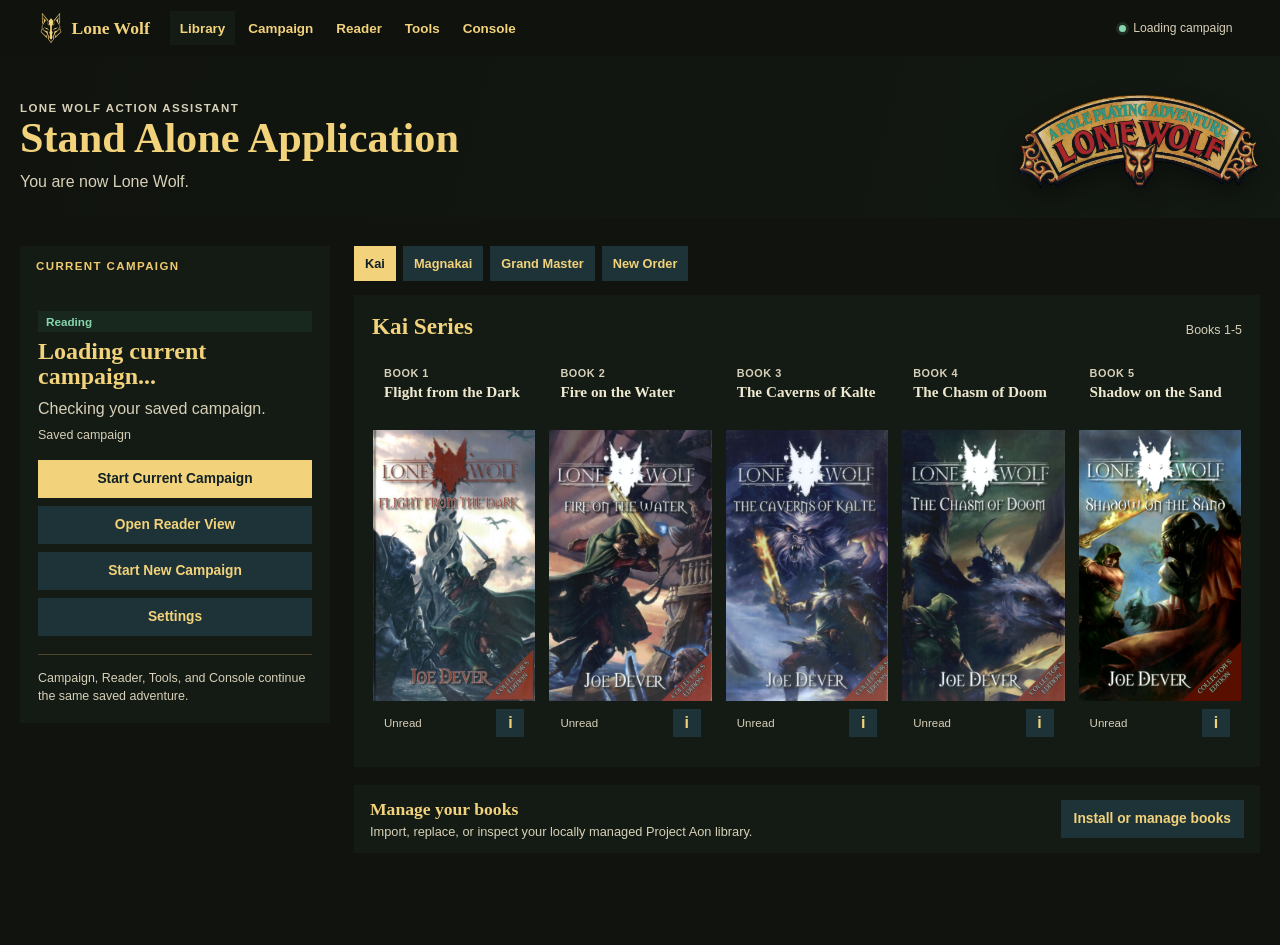
==== commit b4425f87: "Add paper theme and library banner mark" ====
--- a/index.html
+++ b/index.html
@@ -514,9 +514,12 @@
 <body class="lw-library-page">
   <header class="library-hero">
     <div class="library-hero__inner">
-      <p class="library-hero__eyebrow">Lone Wolf Action Assistant</p>
-      <h1>Stand Alone Application</h1>
-      <p id="loreQuote">Carry the message to Holmgard, trust your Kai training, and let no turn of the page go unmarked.</p>
+      <div class="library-hero__copy">
+        <p class="library-hero__eyebrow">Lone Wolf Action Assistant</p>
+        <h1>Stand Alone Application</h1>
+        <p id="loreQuote">Carry the message to Holmgard, trust your Kai training, and let no turn of the page go unmarked.</p>
+      </div>
+      <img class="library-hero__mark" src="assets/images/lone-wolf-title-banner.png" alt="Lone Wolf">
     </div>
   </header>
 
--- a/assets/css/lw-library.css
+++ b/assets/css/lw-library.css
@@ -14,10 +14,12 @@
   background: linear-gradient(105deg, var(--lw-ui-canvas), color-mix(in srgb, var(--lw-ui-raised) 70%, var(--lw-ui-canvas)));
 }
 
-.library-hero__inner { width: min(var(--lw-ui-page-width), calc(100% - 40px)); margin: 0 auto; }
+.library-hero__inner { width: min(var(--lw-ui-page-width), calc(100% - 40px)); margin: 0 auto; display: grid; grid-template-columns: minmax(0, 1fr) clamp(180px, 19vw, 310px); gap: clamp(22px, 5vw, 72px); align-items: center; }
+.library-hero__copy { min-width: 0; }
 .library-hero__eyebrow { margin: 0 0 7px; color: var(--lw-ui-gold); font: 800 .72rem var(--lw-ui-sans); letter-spacing: .12em; text-transform: uppercase; }
 .library-hero h1 { margin: 0; color: var(--lw-ui-accent) !important; font: 700 clamp(2rem, 3.3vw, 3.45rem)/1 var(--lw-ui-serif); letter-spacing: 0; }
 .library-hero p { max-width: 64ch; margin: 10px 0 0; color: var(--lw-ui-muted); line-height: 1.5; }
+.library-hero__mark { justify-self: end; display: block; width: min(100%, 310px); height: auto; filter: drop-shadow(0 10px 12px var(--lw-shadow)); }
 
 .library-layout { display: grid; grid-template-columns: minmax(290px, 360px) minmax(0, 1fr); gap: 24px; align-items: start; }
 .library-current { position: sticky; top: 76px; overflow: hidden; }
@@ -67,6 +69,8 @@
 
 @media (max-width: 560px) {
   .library-hero__inner, .lw-ui-page { width: min(100% - 24px, var(--lw-ui-page-width)); }
+  .library-hero__inner { grid-template-columns: 1fr; gap: 16px; }
+  .library-hero__mark { justify-self: start; width: min(250px, 70vw); }
   body.lw-library-page > header.library-hero { padding-block: 22px 18px !important; }
   .library-books { grid-template-columns: repeat(2, minmax(0, 1fr)); }
   .library-manage { align-items: start; flex-direction: column; }
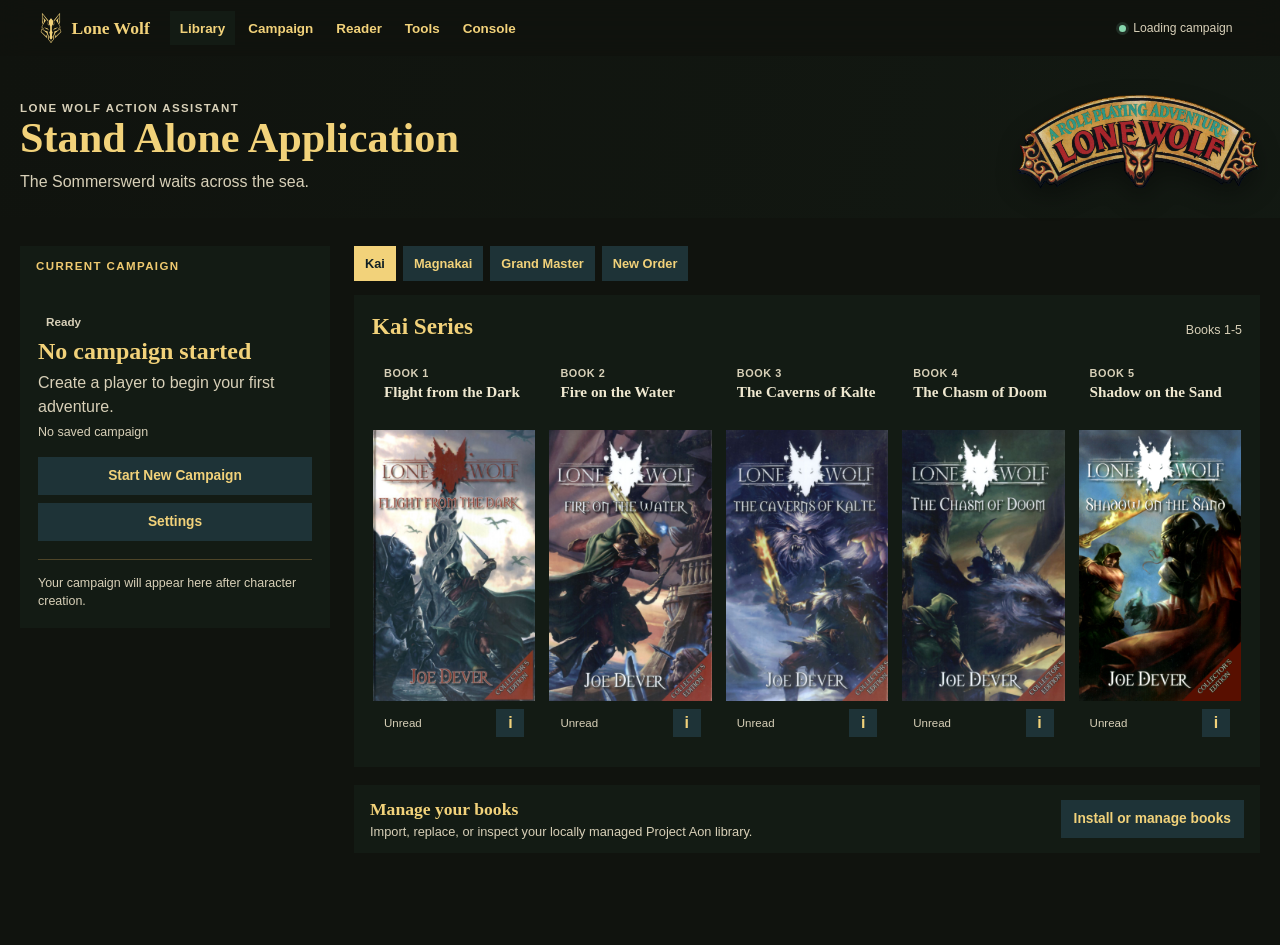
==== commit f36febcd: "Fix fresh-install campaign detection" ====
--- a/index.html
+++ b/index.html
@@ -528,18 +528,18 @@
       <div class="lw-ui-panel__title"><span class="lw-ui-eyebrow">Current campaign</span></div>
       <div class="library-current__body">
         <div class="library-current__state">
-          <span class="lw-ui-status lw-ui-status--reading" id="currentCampaignStatus">Reading</span>
-          <h2 id="currentCampaignTitle">Loading current campaign...</h2>
-          <p id="currentCampaignSummary">Checking your saved campaign.</p>
-          <div class="library-current__meta"><span id="currentCampaignMeta">Saved campaign</span></div>
+          <span class="lw-ui-status" id="currentCampaignStatus">Ready</span>
+          <h2 id="currentCampaignTitle">No campaign started</h2>
+          <p id="currentCampaignSummary">Create a player to begin your first adventure.</p>
+          <div class="library-current__meta"><span id="currentCampaignMeta">No saved campaign</span></div>
         </div>
         <div class="library-current__actions">
-          <button class="lw-ui-button lw-ui-button--primary" id="currentBtn" type="button">Start Current Campaign</button>
-          <a class="lw-ui-button" href="assistant.html?surface=reader&amp;resume=1">Open Reader View</a>
+          <button class="lw-ui-button lw-ui-button--primary" id="currentBtn" type="button" hidden>Start Current Campaign</button>
+          <a class="lw-ui-button" id="currentReaderBtn" href="assistant.html?surface=reader&amp;resume=1" hidden>Open Reader View</a>
           <a class="lw-ui-button" href="assistant.html?campaign=new&amp;book=1">Start New Campaign</a>
           <a class="lw-ui-button" href="assistant.html?surface=tools&amp;tool=settings&amp;resume=1">Settings</a>
         </div>
-        <p class="library-current__note">Campaign, Reader, Tools, and Console continue the same saved adventure.</p>
+        <p class="library-current__note" id="currentCampaignNote">Your campaign will appear here after character creation.</p>
       </div>
     </aside>
 
@@ -1018,6 +1018,8 @@
       `;
     }
 
+    let campaignAvailable = false;
+
     function openBookDetails(bookNumber) {
       const book = bookByNumber.get(Number(bookNumber));
       if (!book) return;
@@ -1031,7 +1033,7 @@
       const campaignStartLink = book.number === 1 && book.enabled !== false
         ? '<a href="assistant.html?campaign=new&book=1" title="Create a new Book 1 character before beginning Flight from the Dark.">Start New Campaign</a>'
         : '';
-      const currentSectionButton = book.enabled === false
+      const currentSectionButton = book.enabled === false || !campaignAvailable
         ? ''
         : '<button type="button" data-open-current-section>Start Current Campaign</button>';
       const read = isBookRead(book.number);
@@ -1083,22 +1085,17 @@
     async function getCurrentPosition() {
       try {
         const response = await fetch('/api/state?ts=' + Date.now(), { cache: 'no-store' });
-        if (response.ok) {
-          const payload = await response.json();
-          const state = payload?.state || {};
-          const book = Number(state?.Character?.BookNumber);
-          const section = Number(state?.CurrentSection);
-          if (Number.isInteger(book) && Number.isInteger(section)) return { book, section };
-        }
+        if (!response.ok) return null;
+        const payload = await response.json();
+        campaignAvailable = payload?.hasCampaign === true;
+        if (!campaignAvailable) return null;
+        const state = payload?.state || {};
+        const book = Number(state?.Character?.BookNumber);
+        const section = Number(state?.CurrentSection);
+        if (Number.isInteger(book) && Number.isInteger(section)) return { book, section };
+        return null;
       } catch {}
-
-      try {
-        const response = await fetch('current-position.json?ts=' + Date.now(), { cache: 'no-store' });
-        if (!response.ok) return null;
-        return await response.json();
-      } catch {
-        return null;
-      }
+      return null;
     }
 
     function librarySeriesForBook(bookNumber) {
@@ -1119,18 +1116,38 @@
       });
     }
 
-    function renderCurrentCampaign(position) {
+    function renderCurrentCampaign(position, hasCampaign = true) {
       const title = document.getElementById('currentCampaignTitle');
       const summary = document.getElementById('currentCampaignSummary');
       const meta = document.getElementById('currentCampaignMeta');
       const status = document.getElementById('currentCampaignStatus');
-      if (!position || !title || !summary || !meta || !status) return;
+      const currentButton = document.getElementById('currentBtn');
+      const readerButton = document.getElementById('currentReaderBtn');
+      const note = document.getElementById('currentCampaignNote');
+      if (!title || !summary || !meta || !status || !currentButton || !readerButton || !note) return;
+      campaignAvailable = Boolean(hasCampaign && position);
+      if (!campaignAvailable) {
+        status.textContent = 'Ready';
+        status.classList.remove('lw-ui-status--reading');
+        title.textContent = 'No campaign started';
+        summary.textContent = 'Create a player to begin your first adventure.';
+        meta.textContent = 'No saved campaign';
+        currentButton.hidden = true;
+        readerButton.hidden = true;
+        note.textContent = 'Your campaign will appear here after character creation.';
+        selectLibrarySeries('kai');
+        return;
+      }
       const book = books.find((item) => item.number === Number(position.book));
       if (!book) return;
+      status.classList.add('lw-ui-status--reading');
       title.textContent = `Book ${book.number}: ${book.title}`;
       summary.textContent = `Your campaign is saved at section ${position.section}.`;
       meta.textContent = `${book.sections} sections · saved campaign`;
       status.textContent = 'Reading';
+      currentButton.hidden = false;
+      readerButton.hidden = false;
+      note.textContent = 'Campaign, Reader, Tools, and Console continue the same saved adventure.';
       selectLibrarySeries(librarySeriesForBook(book.number));
     }
 
@@ -1158,13 +1175,15 @@
 
     document.addEventListener('lonewolf:campaign-state', (event) => {
       const state = event.detail?.state || {};
-      renderCurrentCampaign({ book: Number(state?.Character?.BookNumber), section: Number(state?.CurrentSection) });
+      renderCurrentCampaign(
+        { book: Number(state?.Character?.BookNumber), section: Number(state?.CurrentSection) },
+        event.detail?.hasCampaign === true
+      );
       applyBookReadStatus(readBooksFromCampaign(state));
     });
 
     getCurrentPosition().then((position) => {
-      if (position) renderCurrentCampaign(position);
-      else selectLibrarySeries('kai');
+      renderCurrentCampaign(position, campaignAvailable);
     });
 
     bookDetailsModal.addEventListener('click', async (event) => {
--- a/assets/css/lw-library.css
+++ b/assets/css/lw-library.css
@@ -31,6 +31,7 @@
 .library-current__meta span { color: var(--lw-ui-muted); font-size: .78rem; }
 .library-current__actions { display: grid; gap: 8px; }
 .library-current__actions .lw-ui-button { width: 100%; }
+.library-current__actions [hidden] { display: none !important; }
 .library-current__note { margin: 0; padding-top: 14px; border-top: 1px solid var(--lw-ui-border); color: var(--lw-ui-muted); font-size: .78rem; line-height: 1.45; }
 
 .library-catalog { min-width: 0; }
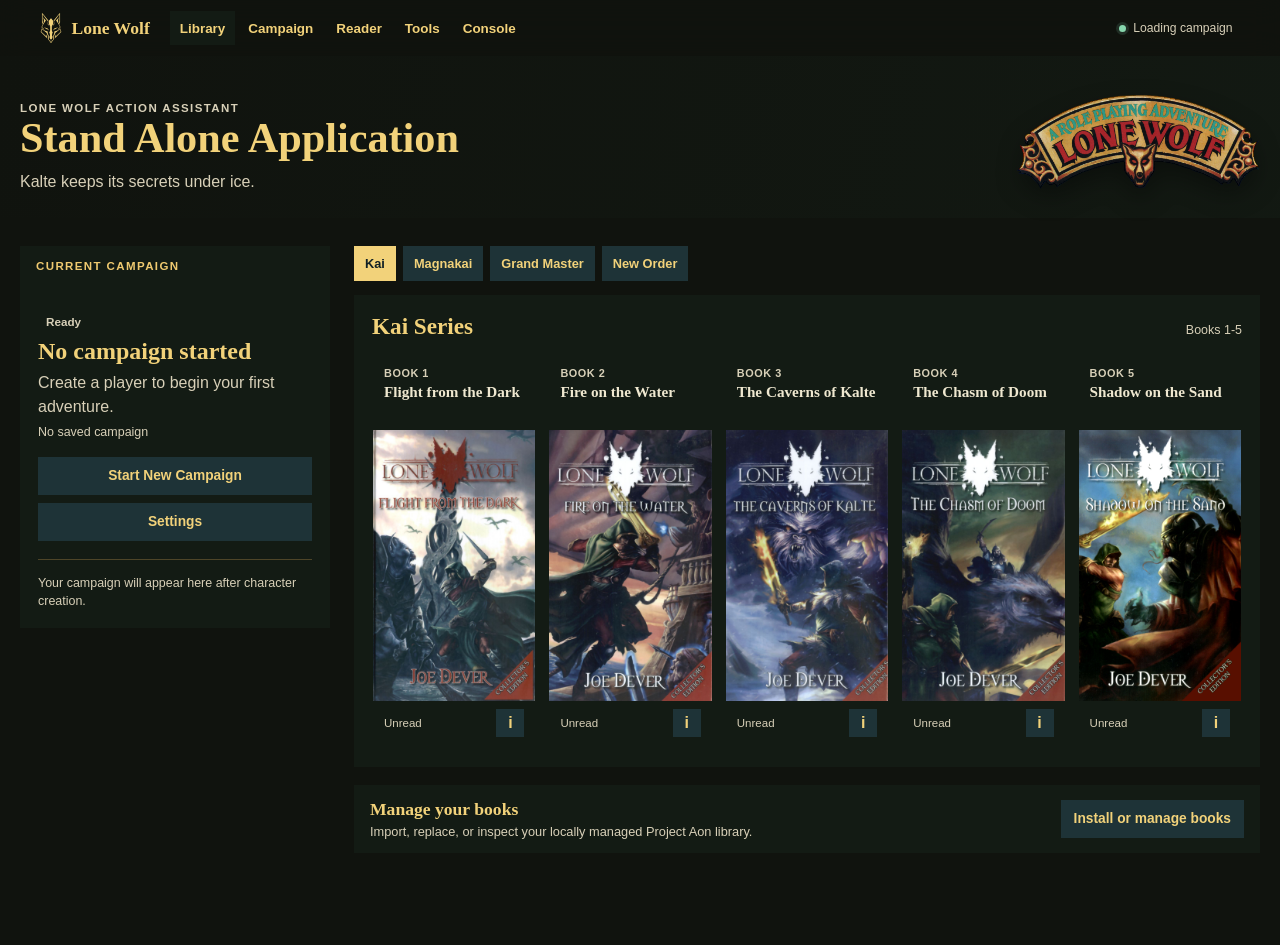
==== commit 9d6e0ace: "Correct Book 7 title and Project Aon link to Castle Death" ====
--- a/index.html
+++ b/index.html
@@ -810,7 +810,7 @@
 
     const magnakaiBooks = [
       testingBook(6, 'The Kingdoms of Terror', '06tkot', 350, 'lw06.jpg'),
-      testingBook(7, 'Castle of Death', '07cd', 350, 'lw07.jpg'),
+      testingBook(7, 'Castle Death', '07cd', 350, 'lw07.jpg'),
       testingBook(8, 'The Jungle of Horrors', '08tjoh', 350, 'lw08.jpg'),
       testingBook(9, 'The Cauldron of Fear', '09tcof', 350, 'lw09.jpg'),
       testingBook(10, 'The Dungeons of Torgar', '10tdot', 350, 'lw10.jpg'),
